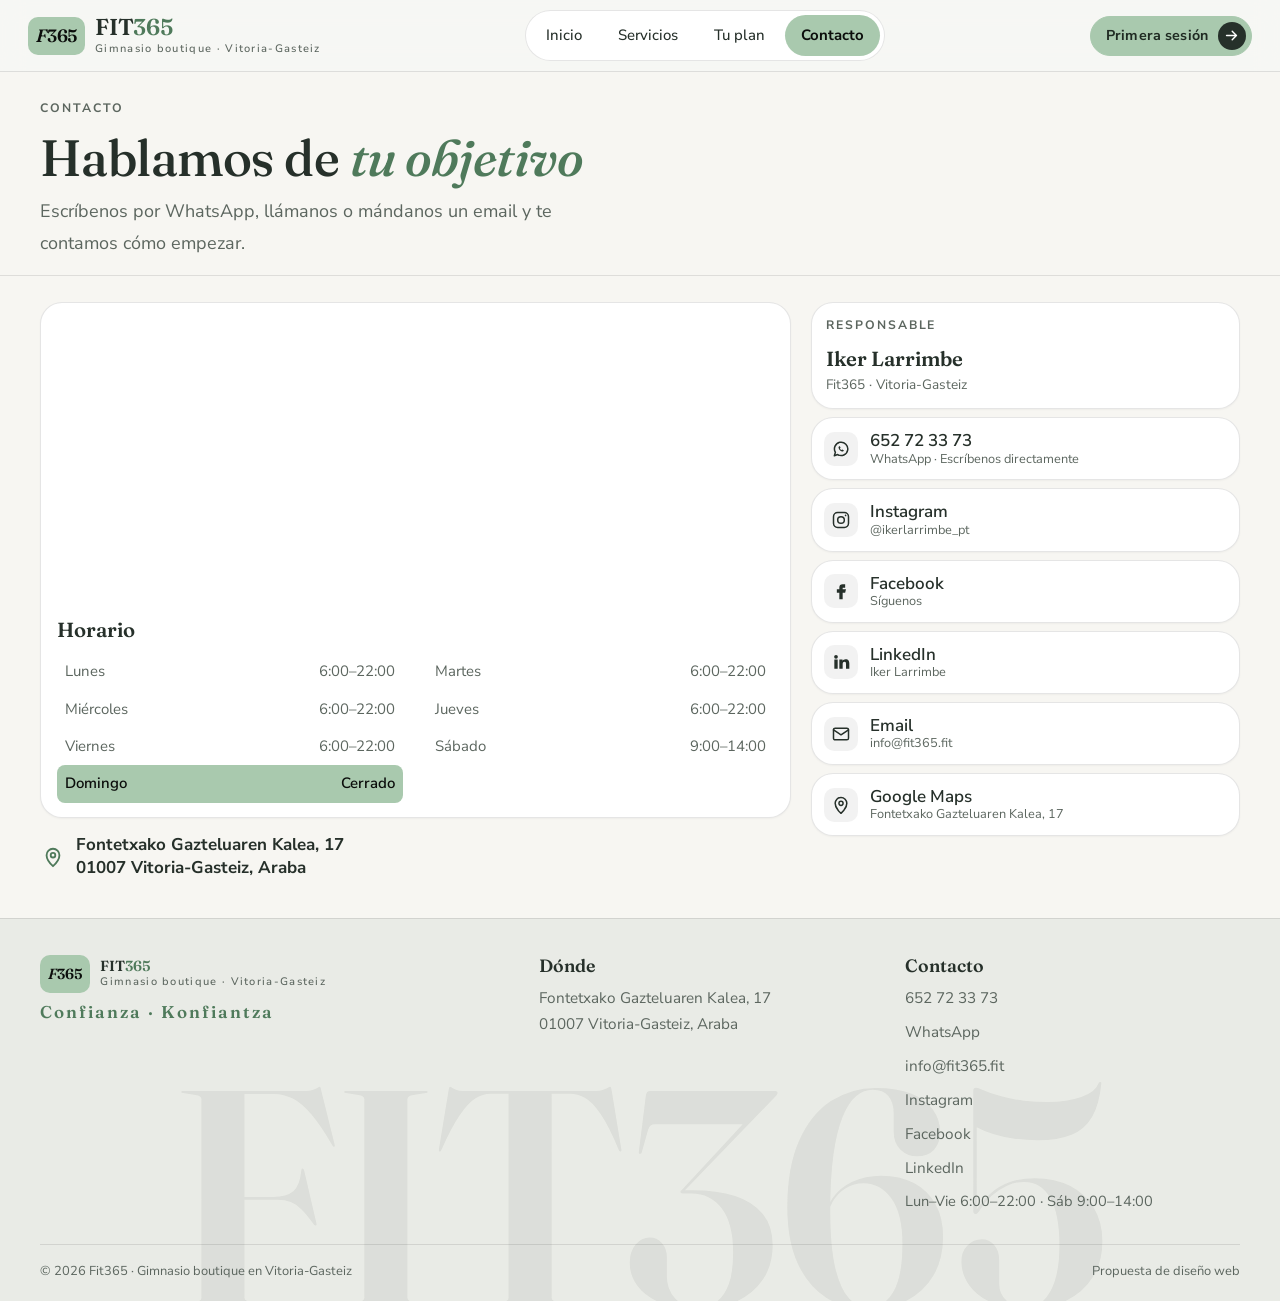
==== contacto.html @ e67ac35d "Estilo más suave y elegante (verde salvia, Fraunces + Nunito Sans) y vídeo de presentación Co-Author" ====
<!doctype html><html lang="es"><head><meta charset="utf-8"><meta name="viewport" content="width=device-width,initial-scale=1"><title>Contacto · Fit365 Vitoria-Gasteiz</title><meta name="description" content="Contacta con Fit365, entrenamiento personal en Vitoria-Gasteiz. Teléfono 652 72 33 73."><meta name="theme-color" content="#f6f7f4">
<meta property="og:title" content="Contacto · Fit365 Vitoria-Gasteiz"><meta property="og:description" content="Contacta con Fit365, entrenamiento personal en Vitoria-Gasteiz. Teléfono 652 72 33 73."><meta property="og:image" content="https://lh3.googleusercontent.com/gps-cs-s/ANWiy9Rgl69BEMUhdcktD6Nt4HMXQCIQbZH2qYu8TddxfLuH5sIW0eF5OnSw5d7pa3oJu5rOWn_GWSM52YzrSKF4fzJGzpfOVLchfN2vE9BjcZyq2rjDO-33s6JXR-wmQOBuyNCB5HM=w1200">
<link rel="icon" href="favicon.svg" type="image/svg+xml"><link rel="preconnect" href="https://fonts.googleapis.com"><link rel="preconnect" href="https://fonts.gstatic.com" crossorigin>
<link href="https://fonts.googleapis.com/css2?family=Fraunces:ital,opsz,wght@0,9..144,400..600;1,9..144,400..600&family=Nunito+Sans:wght@400;600;700&display=swap" rel="stylesheet"><link rel="stylesheet" href="styles.css?v=1792836250"></head><body>
<header class="top"><a class="brand" href="index.html"><span class="logo">F<i>365</i></span><span>FIT<em>365</em><small>Gimnasio boutique · Vitoria-Gasteiz</small></span></a>
<nav class="menu"><a href="index.html">Inicio</a><a href="servicios.html">Servicios</a><a href="plan.html">Tu plan</a><a href="contacto.html" class=on>Contacto</a></nav>
<div class="act"><a class="btn mag sm pri hcta" href="plan.html"><span class="bt">Primera sesión</span><span class="ba"><svg viewBox="0 0 24 24" aria-hidden="true"><path d="M5 12h14M13 6l6 6-6 6"/></svg></span></a><button class="burger" aria-label="Menú" aria-expanded="false"><span></span><span></span></button></div></header>
<main><section class="phd pc"><div class="wrap"><p class="kick">Contacto</p><h1>Hablamos de <span class="hl">tu objetivo</span></h1><p class="lead">Escríbenos por WhatsApp, llámanos o mándanos un email y te contamos cómo empezar.</p></div></section>
<section class="sec pc"><div class="wrap cg"><div class="mcol"><div class="mapbox"><iframe title="Mapa de Fit365" loading="lazy" src="https://maps.google.com/maps?q=Fontetxako%20Gazteluaren%20Kalea%2017%2C%2001007%20Vitoria-Gasteiz&z=16&output=embed"></iframe>
<div class="hours"><b>Horario</b><ul id="hours"><li data-d="1"><span>Lunes</span><span>6:00–22:00</span></li><li data-d="2"><span>Martes</span><span>6:00–22:00</span></li><li data-d="3"><span>Miércoles</span><span>6:00–22:00</span></li><li data-d="4"><span>Jueves</span><span>6:00–22:00</span></li><li data-d="5"><span>Viernes</span><span>6:00–22:00</span></li><li data-d="6"><span>Sábado</span><span>9:00–14:00</span></li><li data-d="0"><span>Domingo</span><span>Cerrado</span></li></ul></div></div>
<a class="addr" href="https://www.google.com/maps/search/?api=1&query=Fit365%20Fontetxako%20Gazteluaren%20Kalea%2017%20Vitoria-Gasteiz" target="_blank" rel="noopener"><svg viewBox="0 0 24 24"><path d="M12 22s7-6.5 7-12a7 7 0 0 0-14 0c0 5.5 7 12 7 12z"/><circle cx="12" cy="10" r="2.5"/></svg><span><b>Fontetxako Gazteluaren Kalea, 17</b><b>01007 Vitoria-Gasteiz, Araba</b></span></a></div>
<aside class="cards"><div class="cc"><span class="cl">Responsable</span><b>Iker Larrimbe</b><small>Fit365 · Vitoria-Gasteiz</small></div>
<a class="soc wa" href="https://wa.me/34652723373?text=Hola%2C%20me%20gustar%C3%ADa%20empezar%20a%20entrenar%20en%20Fit365" target="_blank" rel="noopener"><svg viewBox="0 0 24 24"><path d="M4 20l1.3-4A8 8 0 1 1 8 18.7z"/><path d="M9 9.5c0 3 2.5 5.5 5.5 5.5l1-1.5-2-1-1 .8a4 4 0 0 1-1.8-1.8l.8-1-1-2z" class="f"/></svg><span><b>652 72 33 73</b><small>WhatsApp · Escríbenos directamente</small></span></a>
<a class="soc ig" href="https://www.instagram.com/ikerlarrimbe_pt/" target="_blank" rel="noopener"><svg viewBox="0 0 24 24"><rect x="3" y="3" width="18" height="18" rx="5"/><circle cx="12" cy="12" r="4"/><circle cx="17.5" cy="6.5" r="1" class="f"/></svg><span><b>Instagram</b><small>@ikerlarrimbe_pt</small></span></a>
<a class="soc fb" href="https://www.facebook.com/share/1EdTz6ERNZ/" target="_blank" rel="noopener"><svg viewBox="0 0 24 24"><path class="f" d="M14 8h3V4h-3a4 4 0 0 0-4 4v2H7v4h3v8h4v-8h3l1-4h-4V8.5c0-.3.2-.5.5-.5z"/></svg><span><b>Facebook</b><small>Síguenos</small></span></a>
<a class="soc li" href="https://es.linkedin.com/in/ikerlarrimbe" target="_blank" rel="noopener"><svg viewBox="0 0 24 24"><path class="f" d="M4 9h4v11H4zM6 3.5A2.2 2.2 0 1 1 6 8a2.2 2.2 0 0 1 0-4.5zM10 9h3.8v1.6c.6-1 1.9-1.9 3.7-1.9 3.6 0 4.5 2.3 4.5 5.4V20h-4v-5.2c0-1.3 0-3-1.8-3s-2.2 1.4-2.2 2.9V20h-4z"/></svg><span><b>LinkedIn</b><small>Iker Larrimbe</small></span></a>
<a class="soc em" href="mailto:info@fit365.fit"><svg viewBox="0 0 24 24"><rect x="3" y="5" width="18" height="14" rx="2"/><path d="M3 7l9 6 9-6"/></svg><span><b>Email</b><small>info@fit365.fit</small></span></a>
<a class="soc gm" href="https://www.google.com/maps/search/?api=1&query=Fit365%20Fontetxako%20Gazteluaren%20Kalea%2017%20Vitoria-Gasteiz" target="_blank" rel="noopener"><svg viewBox="0 0 24 24"><path d="M12 22s7-6.5 7-12a7 7 0 0 0-14 0c0 5.5 7 12 7 12z"/><circle cx="12" cy="10" r="2.5"/></svg><span><b>Google Maps</b><small>Fontetxako Gazteluaren Kalea, 17</small></span></a></aside></div></section></main>
<footer><div class="wrap fg"><div><a class="brand" href="index.html"><span class="logo">F<i>365</i></span><span>FIT<em>365</em><small>Gimnasio boutique · Vitoria-Gasteiz</small></span></a><p class="motto">Confianza · Konfiantza</p></div>
<div><b>Dónde</b><a href="https://www.google.com/maps/search/?api=1&query=Fit365%20Fontetxako%20Gazteluaren%20Kalea%2017%20Vitoria-Gasteiz" target="_blank" rel="noopener">Fontetxako Gazteluaren Kalea, 17<br>01007 Vitoria-Gasteiz, Araba</a></div>
<div><b>Contacto</b><a href="tel:+34652723373">652 72 33 73</a><a href="https://wa.me/34652723373?text=Hola%2C%20me%20gustar%C3%ADa%20empezar%20a%20entrenar%20en%20Fit365" target="_blank" rel="noopener">WhatsApp</a><a href="mailto:info@fit365.fit">info@fit365.fit</a><a href="https://www.instagram.com/ikerlarrimbe_pt/" target="_blank" rel="noopener">Instagram</a><a href="https://www.facebook.com/share/1EdTz6ERNZ/" target="_blank" rel="noopener">Facebook</a><a href="https://es.linkedin.com/in/ikerlarrimbe" target="_blank" rel="noopener">LinkedIn</a><span>Lun–Vie 6:00–22:00 · Sáb 9:00–14:00</span></div></div>
<div class="wrap legal"><span>© 2026 Fit365 · Gimnasio boutique en Vitoria-Gasteiz</span><span>Propuesta de diseño web</span></div></footer>

<div class="lb" hidden><button class="lbx" aria-label="Cerrar">✕</button><img alt=""></div>
<script src="script.js?v=1792836250"></script></body></html>
---- styles.css ----
:root{--bg:#f6f7f4;--bg2:#eceee9;--card:#fff;--ink:#141714;--mut:#5f665f;--line:rgba(20,23,20,.11);--acc:#a9c9ae;--accd:#4f7a5b;--paper:#f4f6f1}
*{box-sizing:border-box;margin:0}html{scroll-behavior:smooth}
body{font-family:'Nunito Sans',system-ui,sans-serif;background:var(--bg);color:var(--ink);line-height:1.6;overflow-x:hidden;-webkit-font-smoothing:antialiased}
a{color:inherit}img{max-width:100%;display:block}
h1,h2,h3,.brand,.trust b,.num{font-family:'Fraunces',Georgia,serif;font-weight:800;text-transform:none;letter-spacing:.01em;line-height:.98}
.wrap{width:min(1200px,100% - 40px);margin:0 auto}.hl{color:var(--accd)}
.kick,.cl{font-size:.74rem;font-weight:600;letter-spacing:.14em;text-transform:none;color:var(--mut);display:flex;align-items:center;gap:10px}
.top{position:sticky;top:0;z-index:40;display:flex;justify-content:space-between;align-items:center;gap:18px;padding:10px 28px;background:rgba(246,247,244,.88);backdrop-filter:blur(12px);border-bottom:1px solid var(--line)}
.brand{display:flex;align-items:center;gap:10px;text-decoration:none;font-size:1.35rem}.brand small{display:block;font:500 .64rem 'Nunito Sans',sans-serif;letter-spacing:.12em;color:var(--mut);text-transform:none}
.logo{width:38px;height:38px;border-radius:10px;background:var(--acc);color:#0b0d0b;display:grid;place-items:center;font-size:1.15rem}
.menu{display:flex;gap:4px;background:var(--card);border:1px solid var(--line);border-radius:99px;padding:4px}.menu a{text-decoration:none;font-size:.88rem;font-weight:500;padding:8px 16px;border-radius:99px;transition:background .25s,color .25s}.menu a:hover{background:rgba(0,0,0,.05)}.menu a.on{background:var(--acc);color:#0b0d0b}
.act{display:flex;align-items:center;gap:12px}
.btn{position:relative;display:inline-flex;align-items:center;gap:14px;text-decoration:none;font:600 .9rem 'Nunito Sans',sans-serif;padding:6px 6px 6px 18px;border-radius:99px;border:1px solid var(--ink);background:var(--ink);color:#fff;cursor:pointer;overflow:hidden;isolation:isolate;transition:transform .35s cubic-bezier(.2,.8,.2,1),color .35s}
.btn:before{content:"";position:absolute;inset:0;background:var(--acc);transform:translateY(101%);border-radius:inherit;transition:transform .45s cubic-bezier(.7,0,.2,1);z-index:-1}.btn:hover:before{transform:none}.btn:hover{color:#0b0d0b}
.ba{width:34px;height:34px;border-radius:50%;background:#fff;color:#141714;display:grid;place-items:center;overflow:hidden;flex:none}.ba svg{width:17px;fill:none;stroke:currentColor;stroke-width:2;stroke-linecap:round;stroke-linejoin:round}
.btn:hover .ba svg{animation:arr .5s cubic-bezier(.7,0,.2,1)}@keyframes arr{49%{transform:translateX(140%)}50%{transform:translateX(-140%)}100%{transform:none}}
.btn.pri{background:var(--acc);border-color:var(--acc);color:#0b0d0b}.btn.pri:hover{color:#fff}.btn.pri .ba{background:#141714;color:#fff}.btn.pri:before{background:var(--ink)}
.btn.ghost{background:transparent;color:var(--ink);border-color:rgba(0,0,0,.25)}.btn.ghost:hover{color:#0b0d0b;border-color:var(--acc)}.btn.ghost .ba{background:var(--ink);color:#fff}
.btn.sm{font-size:.84rem;padding:5px 5px 5px 15px;gap:10px}.btn.sm .ba{width:28px;height:28px}.btn.full{width:100%;justify-content:space-between}.btn:active{transform:scale(.97)}.btn:focus-visible{outline:2px solid var(--acc);outline-offset:3px}
.btns{display:flex;flex-wrap:wrap;gap:12px;margin:24px 0 0}
.burger{display:none;background:none;border:0;width:42px;height:42px;cursor:pointer}.burger span{display:block;height:2px;background:var(--ink);margin:7px 9px}
/* hero */
.hero{padding:30px 0 40px;position:relative;overflow:hidden}.hero:before{content:"";position:absolute;right:-10%;top:-20%;width:60%;height:120%;background:radial-gradient(circle,rgba(122,160,128,.14),transparent 60%);pointer-events:none}
.hg{display:grid;grid-template-columns:1.05fr .95fr;gap:44px;align-items:center;position:relative}
.live{display:inline-flex;align-items:center;gap:8px;background:var(--card);border:1px solid var(--line);padding:6px 12px;border-radius:99px;color:var(--ink)}.live:before{content:"";width:8px;height:8px;border-radius:50%;background:var(--c,#a9c9ae);animation:ping 1.4s infinite}@keyframes ping{50%{opacity:.35;transform:scale(.7)}}
.hero h1{font-size:clamp(2.8rem,6vw,5rem);margin:14px 0 14px}
.rot{display:inline-grid;color:var(--accd)}.rot .w{grid-area:1/1;opacity:0;transform:translateY(40%);transition:opacity .5s,transform .5s cubic-bezier(.2,.8,.2,1)}.rot .w.on{opacity:1;transform:none}.rot .w.out{opacity:0;transform:translateY(-40%)}
.lead{font-size:1rem;color:var(--mut);max-width:560px}
.trust{list-style:none;padding:0;display:grid;grid-template-columns:repeat(4,1fr);margin-top:22px;border-top:1px solid var(--line)}.trust li{padding:12px 12px 0 0}.trust b{display:block;font-size:1.7rem;color:var(--ink)}.trust span{font-size:.78rem;color:var(--mut)}
.frame{position:relative;border-radius:22px;overflow:hidden;border:1px solid var(--line);box-shadow:0 40px 80px -30px rgba(80,120,90,.25)}.hero-img{width:100%;aspect-ratio:16/11;object-fit:cover;transform:scale(1.06);animation:zm 10s ease-out forwards}@keyframes zm{to{transform:none}}
.badge{position:absolute;left:16px;bottom:16px;background:rgba(255,255,255,.92);backdrop-filter:blur(8px);border:1px solid var(--line);border-radius:14px;padding:10px 14px;color:var(--accd);font-size:.85rem;display:grid}.badge b{font:600 1.6rem 'Fraunces',Georgia,serif;color:var(--ink);line-height:1}.badge small{color:var(--mut);font-size:.72rem}
/* secciones */
.sec{padding:42px 0}.sec.dark{background:var(--bg2);border-block:1px solid var(--line)}.sec.soft{background:#fff}
.sh{display:flex;flex-direction:column;gap:8px;margin-bottom:22px;max-width:760px}.sh.row{flex-direction:row;justify-content:space-between;align-items:flex-end;max-width:none;flex-wrap:wrap;gap:12px}
h2{font-size:clamp(2rem,4vw,3.1rem)}
.sgrid{display:grid;grid-template-columns:repeat(4,1fr);gap:12px}
.scard{background:var(--card);border:1px solid var(--line);border-radius:18px;padding:20px;display:flex;flex-direction:column;gap:8px;position:relative;overflow:hidden;transition:transform .35s,border-color .35s}
.scard:after{content:"";position:absolute;left:0;bottom:0;height:3px;width:100%;background:var(--acc);transform:scaleX(0);transform-origin:left;transition:transform .5s cubic-bezier(.7,0,.2,1)}.scard:hover{transform:translateY(-4px);border-color:rgba(122,160,128,.4)}.scard:hover:after{transform:none}
.num{color:var(--accd);font-size:.95rem;letter-spacing:.06em}.scard h3{font-size:1.5rem}.scard p{color:var(--mut);font-size:.88rem}
/* plan */
.qg{display:grid;grid-template-columns:.9fr 1.1fr;gap:44px;align-items:center}.qg h2{margin:10px 0 12px}
.calc{background:var(--card);border:1px solid var(--line);border-radius:22px;padding:20px;display:grid;gap:14px}
.cl{justify-content:space-between;margin-bottom:8px}.cl b{color:var(--ink);font:600 1.15rem 'Fraunces',Georgia,serif;letter-spacing:.02em}
.opts{display:flex;flex-wrap:wrap;gap:6px}.opt{font:500 .84rem 'Nunito Sans',sans-serif;padding:8px 14px;border-radius:99px;border:1px solid var(--line);background:transparent;color:var(--ink);cursor:pointer;transition:.25s}.opt:hover{border-color:rgba(0,0,0,.35)}.opt.on{background:var(--acc);color:#0b0d0b;border-color:var(--acc)}
input[type=range]{width:100%;-webkit-appearance:none;appearance:none;height:6px;border-radius:99px;background:linear-gradient(90deg,var(--acc) var(--p,50%),rgba(0,0,0,.1) var(--p,50%));outline:none}
input[type=range]::-webkit-slider-thumb{-webkit-appearance:none;width:22px;height:22px;border-radius:50%;background:#fff;border:5px solid var(--acc);cursor:grab}input[type=range]::-moz-range-thumb{width:14px;height:14px;border-radius:50%;background:#0b0d0b;border:5px solid var(--acc)}
.week{display:grid;grid-template-columns:repeat(6,1fr);gap:6px}.day{background:#0f120f;border:1px solid var(--line);border-radius:12px;padding:8px 6px;text-align:center;min-height:86px;display:flex;flex-direction:column;gap:4px;transition:border-color .3s,background .3s}
.day small{font-size:.7rem;color:var(--mut);font-weight:600;letter-spacing:.08em}.day b{font:600 .95rem 'Fraunces',Georgia,serif;text-transform:none;line-height:1.05}.day i{font-style:normal;font-size:.68rem;color:var(--mut)}
.day.act{border-color:var(--acc);background:rgba(122,160,128,.07)}.day.act b{color:var(--accd)}.day.new{animation:pop .4s}@keyframes pop{0%{transform:scale(.9);opacity:.4}}
/* galería */
.gal{display:grid;grid-template-columns:1.4fr 1fr 1fr;gap:10px}.g{position:relative;border:0;padding:0;border-radius:18px;overflow:hidden;cursor:zoom-in;background:#000;aspect-ratio:4/5}.g1{aspect-ratio:auto}
.g img{width:100%;height:100%;object-fit:cover;transition:transform .8s,opacity .4s}.g:hover img{transform:scale(1.06);opacity:.8}
.g span{position:absolute;left:12px;bottom:12px;font:600 1.1rem 'Fraunces',Georgia,serif;text-transform:none;color:#fff;background:rgba(11,13,11,.6);padding:4px 10px;border-radius:8px}
.lb{position:fixed;inset:0;z-index:70;background:rgba(0,0,0,.94);display:grid;place-items:center;padding:20px}.lb[hidden]{display:none}.lb img{max-height:88vh;border-radius:12px}.lbx{position:absolute;top:14px;right:20px;background:none;border:0;color:#fff;font-size:1.8rem;cursor:pointer}
/* pasos */
.steps{list-style:none;padding:0;display:grid;grid-template-columns:repeat(4,1fr);gap:24px;counter-reset:s}.steps li{counter-increment:s;padding-top:22px;position:relative}.steps li:before{content:"0" counter(s);font:600 .95rem 'Fraunces',Georgia,serif;color:var(--accd);position:absolute;top:0}
.steps b{font:600 1.3rem 'Fraunces',Georgia,serif;text-transform:none;display:block;margin-bottom:4px}.steps p{color:var(--mut);font-size:.88rem}
.prog{height:2px;background:var(--line);margin-top:18px;border-radius:2px;overflow:hidden}.prog i{display:block;height:100%;background:var(--acc);transform:scaleX(var(--pp,0));transform-origin:left}
/* opiniones */
.rev{display:grid;grid-template-columns:repeat(3,1fr);gap:12px}blockquote{background:var(--card);border:1px solid var(--line);border-radius:18px;padding:18px;display:flex;flex-direction:column;justify-content:space-between;gap:12px;transition:transform .4s,border-color .4s}
blockquote:hover{transform:translateY(-4px);border-color:rgba(122,160,128,.4)}blockquote:before{content:"★★★★★";color:var(--accd);letter-spacing:3px;font-size:.85rem}blockquote p{font-size:.95rem}cite{font-style:normal;font-size:.8rem;color:var(--mut)}cite b{color:var(--ink)}
.lnk{color:var(--accd);font-weight:600;text-decoration:none}
/* faq */
.fq{display:grid;grid-template-columns:.8fr 1.2fr;gap:44px}.faq{border-top:1px solid var(--line)}details{border-bottom:1px solid var(--line)}
summary{list-style:none;cursor:pointer;display:flex;justify-content:space-between;align-items:center;gap:20px;padding:12px 0;font-weight:600}summary::-webkit-details-marker{display:none}
.pm{width:26px;height:26px;border-radius:50%;border:1px solid var(--line);position:relative;flex:none;transition:transform .35s,background .3s}.pm:before,.pm:after{content:"";position:absolute;left:50%;top:50%;width:10px;height:2px;background:var(--ink);transform:translate(-50%,-50%)}.pm:after{transform:translate(-50%,-50%) rotate(90deg);transition:transform .35s}
details[open] .pm{background:var(--acc);border-color:var(--acc);transform:rotate(180deg)}details[open] .pm:before,details[open] .pm:after{background:#0b0d0b}details[open] .pm:after{transform:translate(-50%,-50%)}details p{color:var(--mut);padding:0 40px 14px 0;font-size:.92rem}
.cta{background:var(--acc);color:#0b0d0b;padding:34px 0}.ci{display:flex;justify-content:space-between;align-items:center;gap:24px;flex-wrap:wrap}.ci h2{font-size:clamp(1.9rem,4vw,3rem)}.ci .btns{margin:0}
.cta .btn.pri{background:#0b0d0b;border-color:#0b0d0b;color:#fff}.cta .btn.pri .ba{background:var(--acc);color:#0b0d0b}.cta .btn.pri:before{background:#fff}.cta .btn.pri:hover{color:#0b0d0b}.cta .btn.ghost{color:#0b0d0b;border-color:rgba(0,0,0,.4)}.cta .btn.ghost .ba{background:#0b0d0b;color:var(--acc)}.cta .btn.ghost:before{background:#0b0d0b}.cta .btn.ghost:hover{color:var(--acc)}
/* contacto */
.phd{padding:38px 0 24px;border-bottom:1px solid var(--line)}.phd h1{font-size:clamp(2.4rem,5vw,3.8rem);margin:10px 0 10px}.phd.pc{padding:26px 0 16px}.phd.pc h1{font-size:clamp(2rem,4vw,3rem)}
.sec.pc{padding:26px 0 34px}.cg{display:grid;grid-template-columns:1.4fr .8fr;gap:20px;align-items:start}
.mapbox{background:var(--card);border:1px solid var(--line);border-radius:18px;overflow:hidden}.mapbox iframe{width:100%;height:300px;border:0;display:block}
.hours{padding:14px 16px}.hours b{font:600 1.2rem 'Fraunces',Georgia,serif;text-transform:none}.hours ul{list-style:none;padding:0;margin-top:6px;display:grid;grid-template-columns:1fr 1fr;gap:0 24px}.hours li{display:flex;justify-content:space-between;padding:6px 8px;border-radius:8px;font-size:.88rem;color:var(--mut)}.hours li.today{background:var(--acc);color:#0b0d0b;font-weight:600}
.cards{display:grid;gap:8px}
.soc{position:relative;overflow:hidden;isolation:isolate;display:flex;align-items:center;gap:12px;padding:12px;border-radius:14px;border:1px solid var(--line);background:var(--card);text-decoration:none;transition:color .35s,border-color .35s,transform .3s}
.soc:before{content:"";position:absolute;inset:0;z-index:-1;transform:translateY(101%);transition:transform .45s cubic-bezier(.7,0,.2,1)}.soc.wa:before{background:#25d366}.soc.tl:before{background:var(--acc)}.soc.gm:before{background:linear-gradient(90deg,#4285f4,#34a853 40%,#fbbc05 70%,#ea4335)}
.soc:hover{color:#0b0d0b;border-color:transparent;transform:translateY(-3px)}.soc.gm:hover{color:#fff}.soc:hover:before{transform:none}
.soc svg{width:34px;height:34px;flex:none;padding:7px;border-radius:10px;background:rgba(0,0,0,.05);fill:none;stroke:currentColor;stroke-width:1.8;stroke-linecap:round;stroke-linejoin:round;transition:background .35s,transform .45s}.soc .f{fill:currentColor;stroke:none}.soc:hover svg{background:rgba(255,255,255,.25);transform:rotate(-10deg)}
.soc span{display:grid;line-height:1.25}.soc b{font-weight:600}.soc small{font-size:.75rem;color:var(--mut);transition:color .35s}.soc:hover small{color:inherit;opacity:.8}
.cc{background:var(--card);border:1px solid var(--line);border-radius:14px;padding:12px 14px;display:grid;gap:2px}.cc b{font:600 1.2rem 'Fraunces',Georgia,serif;text-transform:none}.cc small{color:var(--mut);font-size:.8rem}.urgc{background:var(--acc);color:#0b0d0b;border-color:var(--acc)}.urgc .cl,.urgc small{color:#1d3a10}
footer{background:#e9ebe6;border-top:1px solid var(--line);padding:36px 0 18px;color:var(--mut)}.fg{display:grid;grid-template-columns:1.4fr 1fr 1fr;gap:30px}.fg>div{display:flex;flex-direction:column;gap:8px}.fg .brand{color:var(--ink)}.motto{font:600 1rem 'Fraunces',Georgia,serif;letter-spacing:.12em;color:var(--accd);text-transform:none}.fg b{color:var(--ink);font:600 1.05rem 'Fraunces',Georgia,serif;text-transform:none}.fg a{text-decoration:none;font-size:.9rem}.fg a:hover{color:var(--accd)}.fg span{font-size:.86rem}
.legal{display:flex;justify-content:space-between;flex-wrap:wrap;gap:10px;border-top:1px solid var(--line);margin-top:30px;padding-top:16px;font-size:.76rem}
.hg>*,.qg>*,.fq>*,.cg>*{min-width:0}
.mbar{display:none}
.reveal{opacity:0;transform:translateY(26px);transition:opacity .8s cubic-bezier(.2,.7,.2,1),transform .8s cubic-bezier(.2,.7,.2,1)}.reveal.in{opacity:1;transform:none}
@media(max-width:1020px){.menu{display:none;position:absolute;top:100%;left:16px;right:16px;flex-direction:column;border-radius:16px;padding:8px}.menu.open{display:flex}.burger{display:block}.hcta{display:none}
.hg,.qg,.fq,.cg{grid-template-columns:1fr}.sgrid{grid-template-columns:1fr 1fr}.steps{grid-template-columns:1fr 1fr}.rev{grid-template-columns:1fr 1fr}.gal{grid-template-columns:1fr 1fr}.g1{grid-column:1/-1;aspect-ratio:16/10}}
@media(max-width:600px){.top{padding:10px 16px}.sgrid,.steps,.rev,.fg{grid-template-columns:1fr}.trust{grid-template-columns:1fr 1fr}.sec{padding:34px 0}.hero{padding:20px 0 30px}.btns .btn{flex:1 1 100%;justify-content:space-between}.week{grid-template-columns:repeat(3,1fr)}.hours ul{grid-template-columns:1fr}
.mbar{display:grid;grid-template-columns:repeat(3,1fr);position:fixed;left:10px;right:10px;bottom:10px;z-index:50;background:#fff;border:1px solid var(--line);border-radius:18px;padding:6px;box-shadow:0 20px 40px rgba(0,0,0,.15)}.mbar a{display:flex;flex-direction:column;align-items:center;gap:2px;color:var(--ink);text-decoration:none;font-size:.72rem;font-weight:600;padding:8px 0;border-radius:12px}.mbar a.hi{background:var(--acc);color:#0b0d0b}.mbar svg{width:20px;height:20px;fill:none;stroke:currentColor;stroke-width:1.8;stroke-linecap:round;stroke-linejoin:round}footer{padding-bottom:100px}}
@media(prefers-reduced-motion:reduce){*,*:before,*:after{animation:none!important;transition:none!important}.reveal{opacity:1;transform:none}}
.logo{width:auto;min-width:38px;padding:0 8px;font-size:1.05rem}.logo i{font-style:normal}.brand em{font-style:normal;color:var(--accd)}
.gopts{display:grid;grid-template-columns:1fr 1fr;gap:10px}.gcard{background:var(--card);border:1px solid var(--line);border-radius:18px;padding:18px;text-decoration:none;display:grid;gap:4px;position:relative;overflow:hidden;isolation:isolate;transition:color .35s,transform .3s}
.gcard:before{content:"";position:absolute;inset:0;background:var(--acc);transform:translateY(101%);transition:transform .45s cubic-bezier(.7,0,.2,1);z-index:-1}.gcard:hover{color:#0b0d0b;transform:translateY(-3px)}.gcard:hover:before{transform:none}
.gcard b{font:600 1.35rem 'Fraunces',Georgia,serif;text-transform:none;line-height:1.05}.gcard span{font-size:.84rem;color:var(--mut);transition:color .35s}.gcard:hover span{color:#1d3a10}
.det{display:grid;gap:26px}.drow{display:grid;grid-template-columns:1fr 1fr;gap:36px;align-items:center}.drow.flip .dimg{order:2}.dimg{border-radius:20px;overflow:hidden;aspect-ratio:16/11;border:1px solid var(--line)}.dimg img{width:100%;height:100%;object-fit:cover;transition:transform .8s}.drow:hover .dimg img{transform:scale(1.05)}
.dtx h2{margin:6px 0 10px;font-size:clamp(1.7rem,3.2vw,2.5rem)}.chk{list-style:none;padding:0;margin:14px 0 18px;display:grid;gap:6px}.chk li{display:flex;gap:10px;align-items:center;font-size:.92rem}.chk li:before{content:"";width:18px;height:18px;border-radius:50%;flex:none;background:var(--acc) url("data:image/svg+xml,%3Csvg xmlns='http://www.w3.org/2000/svg' viewBox='0 0 24 24' fill='none' stroke='%230b0d0b' stroke-width='3.5'%3E%3Cpath d='M5 12l5 5 9-10'/%3E%3C/svg%3E") center/11px no-repeat}
.hgrid{display:grid;grid-template-columns:repeat(3,1fr);gap:12px}.hgrid .cc{padding:18px}.hgrid .cc b{font-size:1.9rem}
.pg{display:grid;grid-template-columns:1fr 1fr;gap:18px;align-items:start}.pg>*{min-width:0}.stp{font:600 1.3rem 'Fraunces',Georgia,serif;text-transform:none;color:var(--accd)}
.fs{display:grid;grid-template-columns:1fr 1fr;gap:8px}.fl{position:relative}.fl.full{grid-column:1/-1}
.fl input,.fl textarea{width:100%;font:inherit;font-size:.92rem;color:var(--ink);padding:18px 12px 6px;border:1px solid var(--line);border-radius:10px;background:var(--bg);transition:border-color .25s,box-shadow .25s;resize:vertical}
.fl input:focus,.fl textarea:focus{outline:none;border-color:var(--acc);box-shadow:0 0 0 4px rgba(122,160,128,.12)}
.fl label{position:absolute;left:13px;top:13px;color:var(--mut);font-size:.88rem;pointer-events:none;transition:.2s}
.fl input:focus+label,.fl input:not(:placeholder-shown)+label,.fl textarea:focus+label,.fl textarea:not(:placeholder-shown)+label{top:4px;font-size:.66rem;color:var(--accd)}
.fl.err input{border-color:#ff6b4a}.note{color:var(--mut);font-size:.76rem;text-align:center}
.cc.lk{text-decoration:none;transition:transform .3s}.cc.lk:hover{transform:translateY(-3px)}
@media(max-width:1020px){.pg,.drow{grid-template-columns:1fr}.drow.flip .dimg{order:0}}
@media(max-width:600px){.hgrid,.fs{grid-template-columns:1fr}.gopts{grid-template-columns:1fr 1fr}.gcard{padding:14px}}
.logo{white-space:nowrap}.calc{grid-template-columns:minmax(0,1fr)}.day b{font-size:.86rem;overflow-wrap:anywhere;hyphens:auto}
.logo{grid-auto-flow:column}.week{grid-template-columns:repeat(3,1fr)}.day{min-height:74px}.day b{overflow-wrap:normal;font-size:.95rem}
.day b{overflow-wrap:break-word}@media(max-width:600px){.day{padding:8px 4px}.day b{font-size:.8rem}.calc{padding:16px}}
@media(max-width:600px){.day b{font-size:.74rem;letter-spacing:0}}


.soc.ig:before{background:linear-gradient(45deg,#feda75,#fa7e1e,#d62976,#962fbf,#4f5bd5)}.soc.ig:hover,.soc.em:hover{color:#fff}.soc.em:before{background:#141714}
.scard,blockquote,.calc,.gcard,.soc,.cc,.mapbox{box-shadow:0 1px 2px rgba(0,0,0,.04)}
.days{display:grid;grid-template-columns:repeat(6,1fr);gap:6px}.days .opt{padding:10px 0;font-weight:600;border-radius:12px}
.pg{grid-template-columns:1.35fr .65fr}.pinfo{display:grid;gap:10px;position:sticky;top:84px}
@media(max-width:1020px){.pg{grid-template-columns:1fr}.pinfo{position:static}}
@media(max-width:600px){.days{grid-template-columns:repeat(3,1fr)}}
.cstep.bad .cl{color:#e5482a}.cstep.bad .days .opt{border-color:#e5482a}.fl.err input{border-color:#e5482a}
#dc{font:500 .72rem 'Nunito Sans',sans-serif;letter-spacing:.06em;color:var(--mut)}
.mcol{display:grid;gap:12px;min-width:0}.addr{display:flex;align-items:center;gap:12px;text-decoration:none;padding:4px 2px}.addr svg{width:22px;height:22px;flex:none;fill:none;stroke:var(--accd);stroke-width:2;stroke-linecap:round;stroke-linejoin:round}.addr span{display:grid;line-height:1.35}.addr b{font-weight:700;font-size:1rem}.addr:hover b{color:var(--accd)}
.tabs{display:grid;grid-template-columns:repeat(6,1fr);gap:6px;margin-bottom:12px}.tab{font:inherit;color:var(--ink);background:var(--card);border:1px solid var(--line);border-radius:14px;padding:10px 4px;cursor:pointer;display:grid;gap:0;transition:background .25s,border-color .25s,transform .2s}.tab b{font:600 1.25rem 'Fraunces',Georgia,serif;text-transform:none}.tab small{font-size:.72rem;color:var(--mut)}.tab:hover{border-color:rgba(0,0,0,.3)}.tab.on{background:var(--ink);color:#fff;border-color:var(--ink)}.tab.on small{color:#cfd5cf}.tab.td b:after{content:" · hoy";font-size:.8rem;color:var(--accd)}.tab.on.td b:after{color:var(--acc)}
.slots{display:grid;grid-template-columns:repeat(4,1fr);gap:8px}.slot{background:var(--card);border:1px solid var(--line);border-radius:14px;padding:12px 14px;display:flex;justify-content:space-between;align-items:center;gap:10px;text-decoration:none;position:relative;overflow:hidden;isolation:isolate;transition:color .3s,transform .25s;animation:pop .35s both}
.slot:before{content:"";position:absolute;inset:0;background:var(--acc);transform:translateY(101%);transition:transform .4s cubic-bezier(.7,0,.2,1);z-index:-1}.slot:hover{transform:translateY(-2px)}.slot:hover:before{transform:none}
.slot b{font:600 1.3rem 'Fraunces',Georgia,serif}.slot span{display:grid;line-height:1.2}.slot small{font-size:.74rem;color:var(--mut)}.slot em{font-style:normal;font-size:.72rem;font-weight:600;padding:4px 9px;border-radius:99px;background:var(--bg);white-space:nowrap}
.slot.now{border-color:var(--acc);box-shadow:0 0 0 3px rgba(122,160,128,.35)}.slot.now em{background:var(--acc)}.slot.past{opacity:.45}
.leg{display:flex;gap:18px;flex-wrap:wrap;margin-top:12px;font-size:.78rem;color:var(--mut)}.leg span{display:flex;align-items:center;gap:6px}.leg i{width:10px;height:10px;border-radius:50%}.l1{background:var(--acc)}.l2{background:#fff;border:1px solid var(--line)}.l3{background:#cfd3cc}
.tgrid{display:grid;grid-template-columns:repeat(3,1fr);gap:12px;align-items:stretch}.tcard{background:var(--card);border:1px solid var(--line);border-radius:20px;padding:22px;display:flex;flex-direction:column;gap:8px;position:relative;transition:transform .35s}.tcard:hover{transform:translateY(-4px)}.tcard h3{font-size:2.2rem}.tcard p{color:var(--mut);font-size:.9rem}.tcard .chk{margin:6px 0 14px;flex:1}
.tcard.hot{background:var(--ink);color:#fff;border-color:var(--ink)}.tcard.hot p,.tcard.hot .cl{color:#cfd5cf}.tag{position:absolute;top:18px;right:18px;background:var(--acc);color:#0b0d0b;font-size:.7rem;font-weight:700;padding:4px 10px;border-radius:99px}
@media(max-width:1020px){.slots{grid-template-columns:repeat(3,1fr)}.tgrid{grid-template-columns:1fr}}
@media(max-width:600px){.tabs{grid-template-columns:repeat(3,1fr)}.slots{grid-template-columns:1fr 1fr}.slot{padding:10px}.slot em{display:none}}
.dsec{padding:28px 0}.det{grid-template-columns:repeat(3,1fr);gap:12px}.drow{grid-template-columns:110px 1fr;gap:14px;align-items:start;background:var(--card);border:1px solid var(--line);border-radius:16px;padding:12px}.drow.flip .dimg{order:0}
.drow .dimg{aspect-ratio:1;border-radius:12px}.drow .dtx h2{font-size:1.35rem;margin:2px 0 4px}.drow .lead{font-size:.82rem;line-height:1.45}.drow .chk{margin:8px 0 10px;gap:3px}.drow .chk li{font-size:.8rem}.drow .chk li:before{width:14px;height:14px;background-size:9px}.drow .num{font-size:.8rem}
@media(max-width:1020px){.det{grid-template-columns:1fr}.drow{grid-template-columns:96px 1fr}}
@media(min-width:1021px){.dsec{padding:34px 0}.drow{grid-template-columns:1fr;padding:12px 12px 16px}.drow .dimg{aspect-ratio:16/9}.drow .dtx{padding:0 6px}}
/* detalle servicios compacto v3 */
.dsec{padding:22px 0}.det{gap:10px}.drow,.drow.flip{grid-template-columns:64px 1fr!important;gap:12px;padding:12px!important;border-radius:14px;align-items:start}
.drow .dimg{aspect-ratio:1!important;border-radius:10px}.drow .dtx{padding:0!important}.drow .num{font-size:.7rem}.drow .dtx h2{font-size:1.05rem;margin:0 0 3px}
.drow .lead{font-size:.76rem;line-height:1.4;margin:0}.drow .chk{display:flex;flex-wrap:wrap;gap:4px;margin:6px 0 8px}.drow .chk li{font-size:.68rem;padding:2px 8px;border-radius:99px;background:var(--bg);gap:0}.drow .chk li:before{display:none}
.drow .btn.sm{font-size:.74rem;padding:3px 3px 3px 12px;gap:8px}.drow .btn.sm .ba{width:22px;height:22px}.drow .btn.sm .ba svg{width:13px}
@media(max-width:600px){.drow .chk{display:none}.drow .lead{margin-bottom:8px}.drow,.drow.flip{grid-template-columns:52px 1fr!important}}
/* v4 un poco mayor */
.dsec{padding:30px 0}.det{gap:12px}.drow,.drow.flip{grid-template-columns:96px 1fr!important;gap:16px;padding:16px!important;border-radius:16px}.drow .dimg{border-radius:12px}
.drow .num{font-size:.8rem}.drow .dtx h2{font-size:1.4rem;margin:2px 0 5px}.drow .lead{font-size:.86rem;line-height:1.45}.drow .chk{gap:5px;margin:8px 0 12px}.drow .chk li{font-size:.74rem;padding:3px 10px}
.drow .btn.sm{font-size:.82rem;padding:4px 4px 4px 14px;gap:10px}.drow .btn.sm .ba{width:26px;height:26px}.drow .btn.sm .ba svg{width:15px}
@media(max-width:600px){.drow .chk{display:flex}.drow,.drow.flip{grid-template-columns:72px 1fr!important;padding:14px!important}.drow .dtx h2{font-size:1.25rem}}
@media(max-width:600px){.drow .chk{display:none}.drow .lead{margin-bottom:10px}}
.pcat{background:var(--card);border:1px solid var(--line);border-radius:18px;padding:6px 20px 8px;margin-bottom:12px}.pcat h3{font-size:1.25rem;color:var(--accd);padding:14px 0 6px}
.plist{list-style:none;padding:0}.plist li{display:flex;align-items:center;gap:14px;padding:12px 0;border-top:1px solid var(--line)}.plist li:first-child{border-top:0}
.pn{display:grid;line-height:1.3}.pn b{font-weight:600;font-size:.98rem}.pn small{color:var(--mut);font-size:.8rem}
.plist i{flex:1;border-bottom:2px dotted rgba(0,0,0,.15);transform:translateY(4px);min-width:20px}
.pp{font:600 1.3rem 'Fraunces',Georgia,serif;white-space:nowrap}
.pp.ask{font:600 .8rem 'Nunito Sans',sans-serif;text-decoration:none;padding:7px 14px;border-radius:99px;border:1px solid var(--line);position:relative;overflow:hidden;isolation:isolate;transition:color .3s,border-color .3s}
.pp.ask:before{content:"";position:absolute;inset:0;background:var(--acc);transform:translateY(101%);transition:transform .4s cubic-bezier(.7,0,.2,1);z-index:-1}.pp.ask:hover{border-color:var(--acc)}.pp.ask:hover:before{transform:none}
@media(min-width:1021px){#precios .wrap>div:not(.sh){}#precios .wrap{display:grid;grid-template-columns:repeat(3,1fr);gap:12px}#precios .sh{grid-column:1/-1}.pcat{margin:0}}
@media(max-width:600px){.pcat{padding:4px 14px 6px}.plist i{display:none}.plist li{justify-content:space-between}}
.pp{flex:none}
.soc.fb:before{background:#1877f2}.soc.li:before{background:#0a66c2}.soc.fb:hover,.soc.li:hover{color:#fff}
footer{position:relative;overflow:hidden;isolation:isolate}
footer:after{content:"FIT365";position:absolute;left:50%;bottom:-.16em;transform:translateX(-50%);font:600 clamp(7rem,24vw,22rem)/1 'Fraunces',Georgia,serif;letter-spacing:-.01em;color:rgba(20,23,20,.06);white-space:nowrap;pointer-events:none;z-index:-1}
@media(max-width:600px){footer:after{bottom:96px;font-size:27vw}}
@media(max-width:600px){footer{padding-bottom:24px}footer:after{bottom:20px}}

/* ---- estilo suave y elegante ---- */
html{font-size:17px}body{line-height:1.7;color:var(--ink)}
:root{--ink:#26302a;--mut:#5c665f;--bg:#f7f6f2;--bg2:#eef0eb}
h1,h2,h3,.brand,.trust b,.num{font-weight:500;letter-spacing:-.01em;line-height:1.12}
.hero h1{font-size:clamp(2.4rem,4.6vw,4rem);font-weight:500}h2{font-size:clamp(1.8rem,3.2vw,2.6rem)}.hl{font-style:italic;font-weight:500}
.kick,.cl{text-transform:uppercase;letter-spacing:.16em;font-weight:700;font-size:.72rem}
.lead{font-size:1.06rem;line-height:1.75}
.btn{font-weight:700;letter-spacing:.01em}.btn.pri{color:#1f2a22}.btn.pri .ba{background:#26302a}
.scard,.calc,blockquote,.gcard,.pcat,.drow,.cc,.soc,.mapbox{border-radius:22px}
.logo{font-family:'Fraunces',Georgia,serif;font-weight:600;font-style:italic}.brand{font-weight:600}
.trust b{font-weight:500}.day b,.slot b,.tab b{font-weight:600}
.reveal{transform:translateY(14px);transition-duration:1s}
.rot .w{transform:translateY(20%)}.rot .w.out{transform:translateY(-20%)}
.hero:before{background:radial-gradient(circle,rgba(169,201,174,.35),transparent 60%)}
.menu a.on,.opt.on,.tab.on{font-weight:700}
.tcard h3,.pcat h3{font-weight:500}
.cta h2{font-weight:500}
.fg b{font-weight:600}
/* vídeo */
.vsec{padding:10px 0 42px}.vbox{position:relative;border-radius:26px;overflow:hidden;aspect-ratio:16/9;background:#1d2420 center/cover no-repeat;box-shadow:0 30px 60px -30px rgba(40,60,45,.45);cursor:pointer;border:0;width:100%;display:block;padding:0}
.vbox:before{content:"";position:absolute;inset:0;background:linear-gradient(180deg,rgba(0,0,0,0) 45%,rgba(20,28,22,.55))}
.vplay{position:absolute;left:50%;top:50%;transform:translate(-50%,-50%);width:86px;height:86px;border-radius:50%;background:rgba(255,255,255,.92);display:grid;place-items:center;transition:transform .4s,background .3s}.vplay svg{width:30px;margin-left:5px;fill:#4f7a5b}
.vbox:hover .vplay{transform:translate(-50%,-50%) scale(1.08);background:#fff}
.vcap{position:absolute;left:24px;bottom:20px;color:#fff;text-align:left;display:grid}.vcap b{font:500 1.5rem 'Fraunces',Georgia,serif}.vcap small{opacity:.85;font-size:.9rem}
.vbox iframe{position:absolute;inset:0;width:100%;height:100%;border:0}
@media(max-width:600px){.vplay{width:66px;height:66px}.vcap{left:16px;bottom:12px}.vcap b{font-size:1.15rem}}
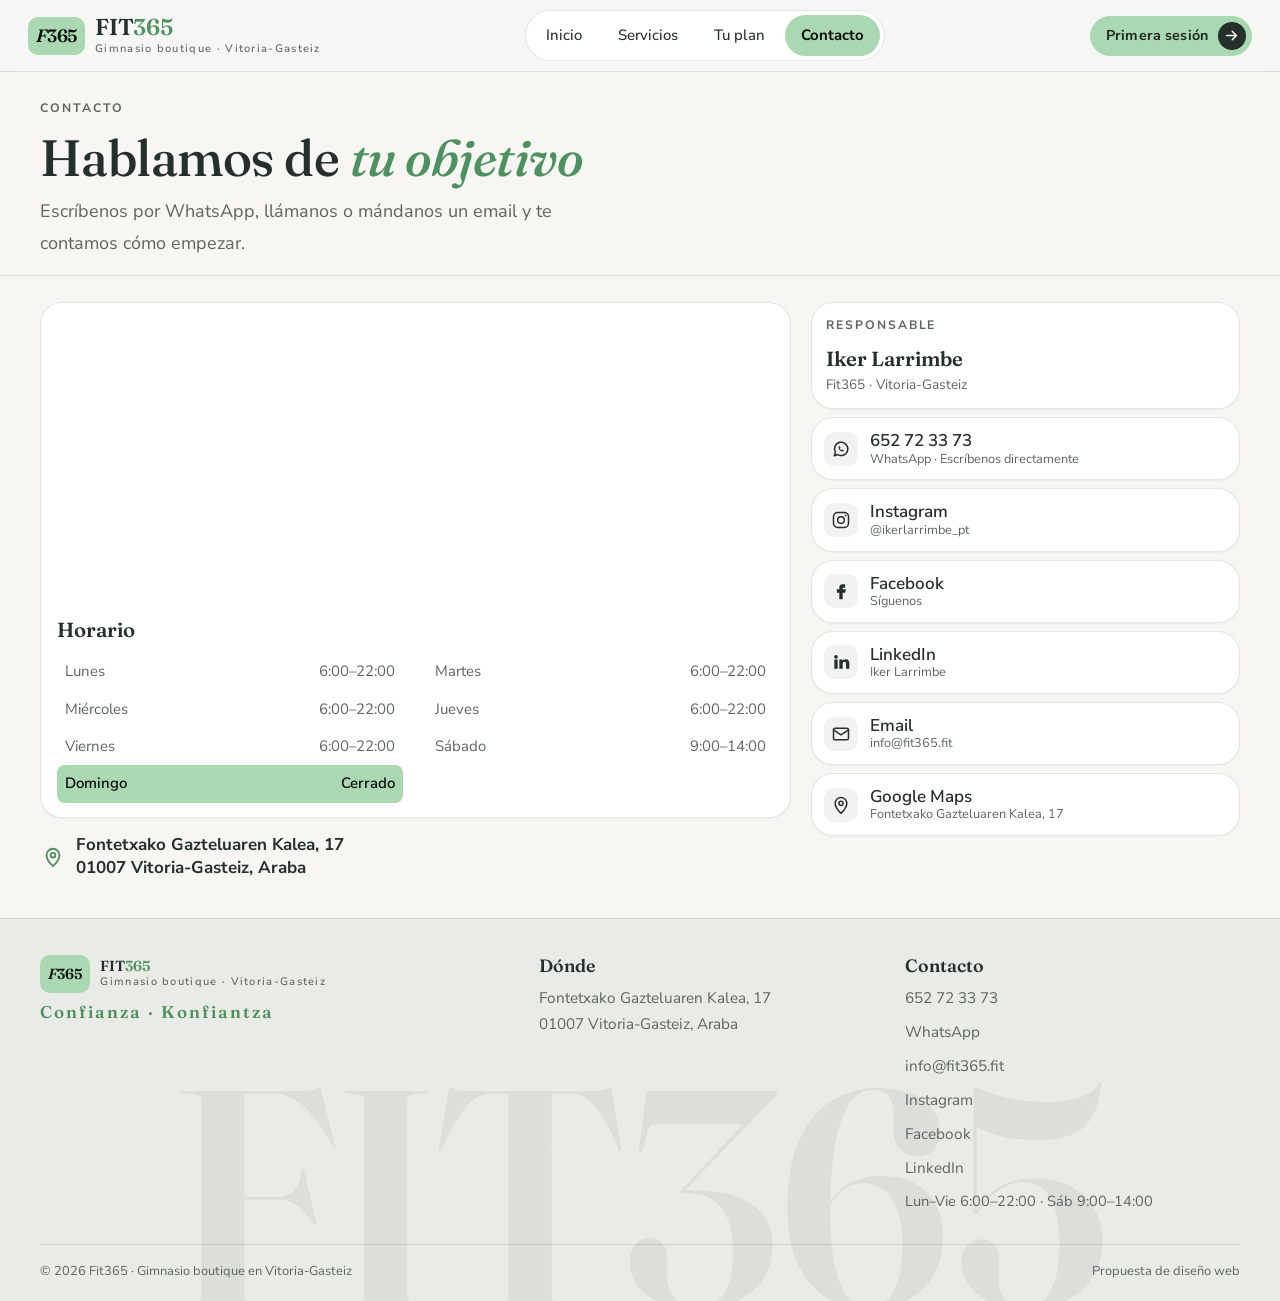
==== commit 19fbf217: "Verde más claro y vídeo en autoplay en la portada Co-Authored-By: Claude Opus 5.5 <noreply@anthropic" ====
--- a/contacto.html
+++ b/contacto.html
@@ -1,7 +1,7 @@
 <!doctype html><html lang="es"><head><meta charset="utf-8"><meta name="viewport" content="width=device-width,initial-scale=1"><title>Contacto · Fit365 Vitoria-Gasteiz</title><meta name="description" content="Contacta con Fit365, entrenamiento personal en Vitoria-Gasteiz. Teléfono 652 72 33 73."><meta name="theme-color" content="#f6f7f4">
 <meta property="og:title" content="Contacto · Fit365 Vitoria-Gasteiz"><meta property="og:description" content="Contacta con Fit365, entrenamiento personal en Vitoria-Gasteiz. Teléfono 652 72 33 73."><meta property="og:image" content="https://lh3.googleusercontent.com/gps-cs-s/ANWiy9Rgl69BEMUhdcktD6Nt4HMXQCIQbZH2qYu8TddxfLuH5sIW0eF5OnSw5d7pa3oJu5rOWn_GWSM52YzrSKF4fzJGzpfOVLchfN2vE9BjcZyq2rjDO-33s6JXR-wmQOBuyNCB5HM=w1200">
 <link rel="icon" href="favicon.svg" type="image/svg+xml"><link rel="preconnect" href="https://fonts.googleapis.com"><link rel="preconnect" href="https://fonts.gstatic.com" crossorigin>
-<link href="https://fonts.googleapis.com/css2?family=Fraunces:ital,opsz,wght@0,9..144,400..600;1,9..144,400..600&family=Nunito+Sans:wght@400;600;700&display=swap" rel="stylesheet"><link rel="stylesheet" href="styles.css?v=1792836250"></head><body>
+<link href="https://fonts.googleapis.com/css2?family=Fraunces:ital,opsz,wght@0,9..144,400..600;1,9..144,400..600&family=Nunito+Sans:wght@400;600;700&display=swap" rel="stylesheet"><link rel="stylesheet" href="styles.css?v=1792836386"></head><body>
 <header class="top"><a class="brand" href="index.html"><span class="logo">F<i>365</i></span><span>FIT<em>365</em><small>Gimnasio boutique · Vitoria-Gasteiz</small></span></a>
 <nav class="menu"><a href="index.html">Inicio</a><a href="servicios.html">Servicios</a><a href="plan.html">Tu plan</a><a href="contacto.html" class=on>Contacto</a></nav>
 <div class="act"><a class="btn mag sm pri hcta" href="plan.html"><span class="bt">Primera sesión</span><span class="ba"><svg viewBox="0 0 24 24" aria-hidden="true"><path d="M5 12h14M13 6l6 6-6 6"/></svg></span></a><button class="burger" aria-label="Menú" aria-expanded="false"><span></span><span></span></button></div></header>
@@ -22,4 +22,4 @@
 <div class="wrap legal"><span>© 2026 Fit365 · Gimnasio boutique en Vitoria-Gasteiz</span><span>Propuesta de diseño web</span></div></footer>
 
 <div class="lb" hidden><button class="lbx" aria-label="Cerrar">✕</button><img alt=""></div>
-<script src="script.js?v=1792836250"></script></body></html>+<script src="script.js?v=1792836386"></script></body></html>
--- a/styles.css
+++ b/styles.css
@@ -189,3 +189,7 @@
 .vcap{position:absolute;left:24px;bottom:20px;color:#fff;text-align:left;display:grid}.vcap b{font:500 1.5rem 'Fraunces',Georgia,serif}.vcap small{opacity:.85;font-size:.9rem}
 .vbox iframe{position:absolute;inset:0;width:100%;height:100%;border:0}
 @media(max-width:600px){.vplay{width:66px;height:66px}.vcap{left:16px;bottom:12px}.vcap b{font-size:1.15rem}}
+:root{--acc:#aad8b2;--accd:#4e9160}
+.hvid{position:relative;aspect-ratio:16/9;background:#e3ece4}.hvid iframe{position:absolute;inset:0;width:100%;height:100%;border:0}
+.frame .badge{left:auto;right:14px;top:14px;bottom:auto}
+.hero:before{background:radial-gradient(circle,rgba(170,216,178,.45),transparent 60%)}
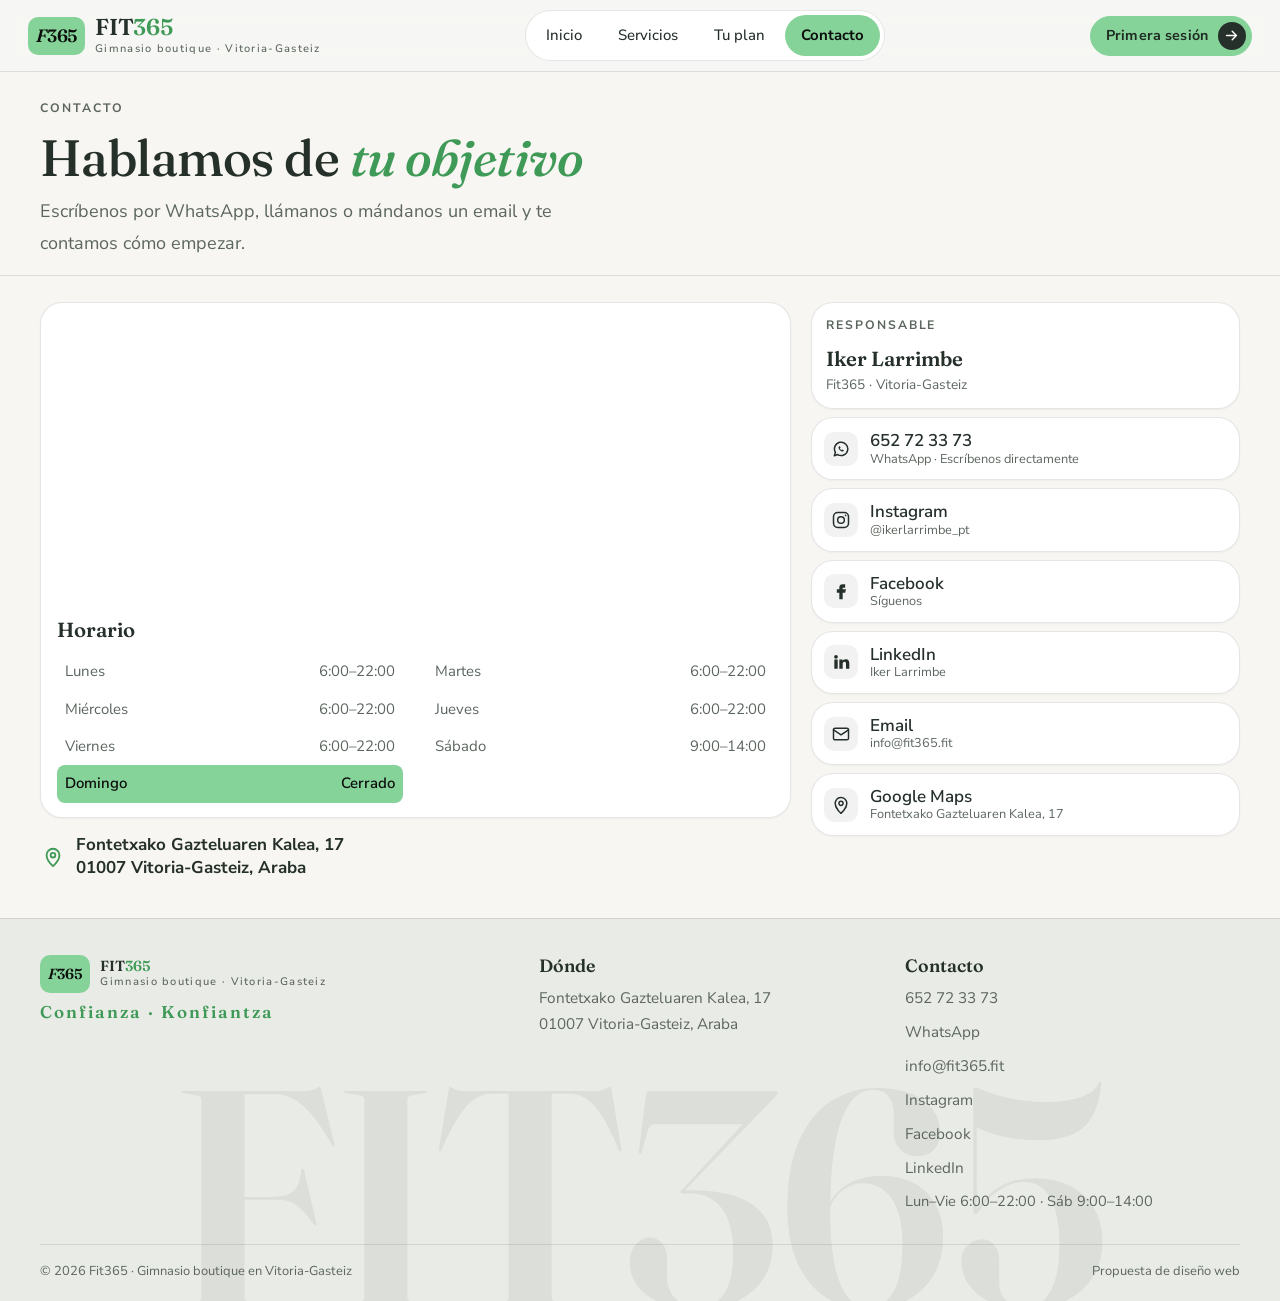
==== commit 1d6846c0: "Vídeo sin interfaz de YouTube y verde más intenso Co-Authored-By: Claude Opus 5.5 <noreply@anthropic" ====
--- a/contacto.html
+++ b/contacto.html
@@ -1,7 +1,7 @@
 <!doctype html><html lang="es"><head><meta charset="utf-8"><meta name="viewport" content="width=device-width,initial-scale=1"><title>Contacto · Fit365 Vitoria-Gasteiz</title><meta name="description" content="Contacta con Fit365, entrenamiento personal en Vitoria-Gasteiz. Teléfono 652 72 33 73."><meta name="theme-color" content="#f6f7f4">
 <meta property="og:title" content="Contacto · Fit365 Vitoria-Gasteiz"><meta property="og:description" content="Contacta con Fit365, entrenamiento personal en Vitoria-Gasteiz. Teléfono 652 72 33 73."><meta property="og:image" content="https://lh3.googleusercontent.com/gps-cs-s/ANWiy9Rgl69BEMUhdcktD6Nt4HMXQCIQbZH2qYu8TddxfLuH5sIW0eF5OnSw5d7pa3oJu5rOWn_GWSM52YzrSKF4fzJGzpfOVLchfN2vE9BjcZyq2rjDO-33s6JXR-wmQOBuyNCB5HM=w1200">
 <link rel="icon" href="favicon.svg" type="image/svg+xml"><link rel="preconnect" href="https://fonts.googleapis.com"><link rel="preconnect" href="https://fonts.gstatic.com" crossorigin>
-<link href="https://fonts.googleapis.com/css2?family=Fraunces:ital,opsz,wght@0,9..144,400..600;1,9..144,400..600&family=Nunito+Sans:wght@400;600;700&display=swap" rel="stylesheet"><link rel="stylesheet" href="styles.css?v=1792836386"></head><body>
+<link href="https://fonts.googleapis.com/css2?family=Fraunces:ital,opsz,wght@0,9..144,400..600;1,9..144,400..600&family=Nunito+Sans:wght@400;600;700&display=swap" rel="stylesheet"><link rel="stylesheet" href="styles.css?v=1792836626"></head><body>
 <header class="top"><a class="brand" href="index.html"><span class="logo">F<i>365</i></span><span>FIT<em>365</em><small>Gimnasio boutique · Vitoria-Gasteiz</small></span></a>
 <nav class="menu"><a href="index.html">Inicio</a><a href="servicios.html">Servicios</a><a href="plan.html">Tu plan</a><a href="contacto.html" class=on>Contacto</a></nav>
 <div class="act"><a class="btn mag sm pri hcta" href="plan.html"><span class="bt">Primera sesión</span><span class="ba"><svg viewBox="0 0 24 24" aria-hidden="true"><path d="M5 12h14M13 6l6 6-6 6"/></svg></span></a><button class="burger" aria-label="Menú" aria-expanded="false"><span></span><span></span></button></div></header>
@@ -22,4 +22,4 @@
 <div class="wrap legal"><span>© 2026 Fit365 · Gimnasio boutique en Vitoria-Gasteiz</span><span>Propuesta de diseño web</span></div></footer>
 
 <div class="lb" hidden><button class="lbx" aria-label="Cerrar">✕</button><img alt=""></div>
-<script src="script.js?v=1792836386"></script></body></html>+<script src="script.js?v=1792836626"></script></body></html>
--- a/styles.css
+++ b/styles.css
@@ -193,3 +193,6 @@
 .hvid{position:relative;aspect-ratio:16/9;background:#e3ece4}.hvid iframe{position:absolute;inset:0;width:100%;height:100%;border:0}
 .frame .badge{left:auto;right:14px;top:14px;bottom:auto}
 .hero:before{background:radial-gradient(circle,rgba(170,216,178,.45),transparent 60%)}
+:root{--acc:#86d39a;--accd:#3f9a57}
+.hero:before{background:radial-gradient(circle,rgba(134,211,154,.4),transparent 60%)}
+.hvid{overflow:hidden;background:#dfeee2}.hvid iframe{top:50%;left:50%;inset:auto;width:132%;height:132%;transform:translate(-50%,-50%);pointer-events:none}
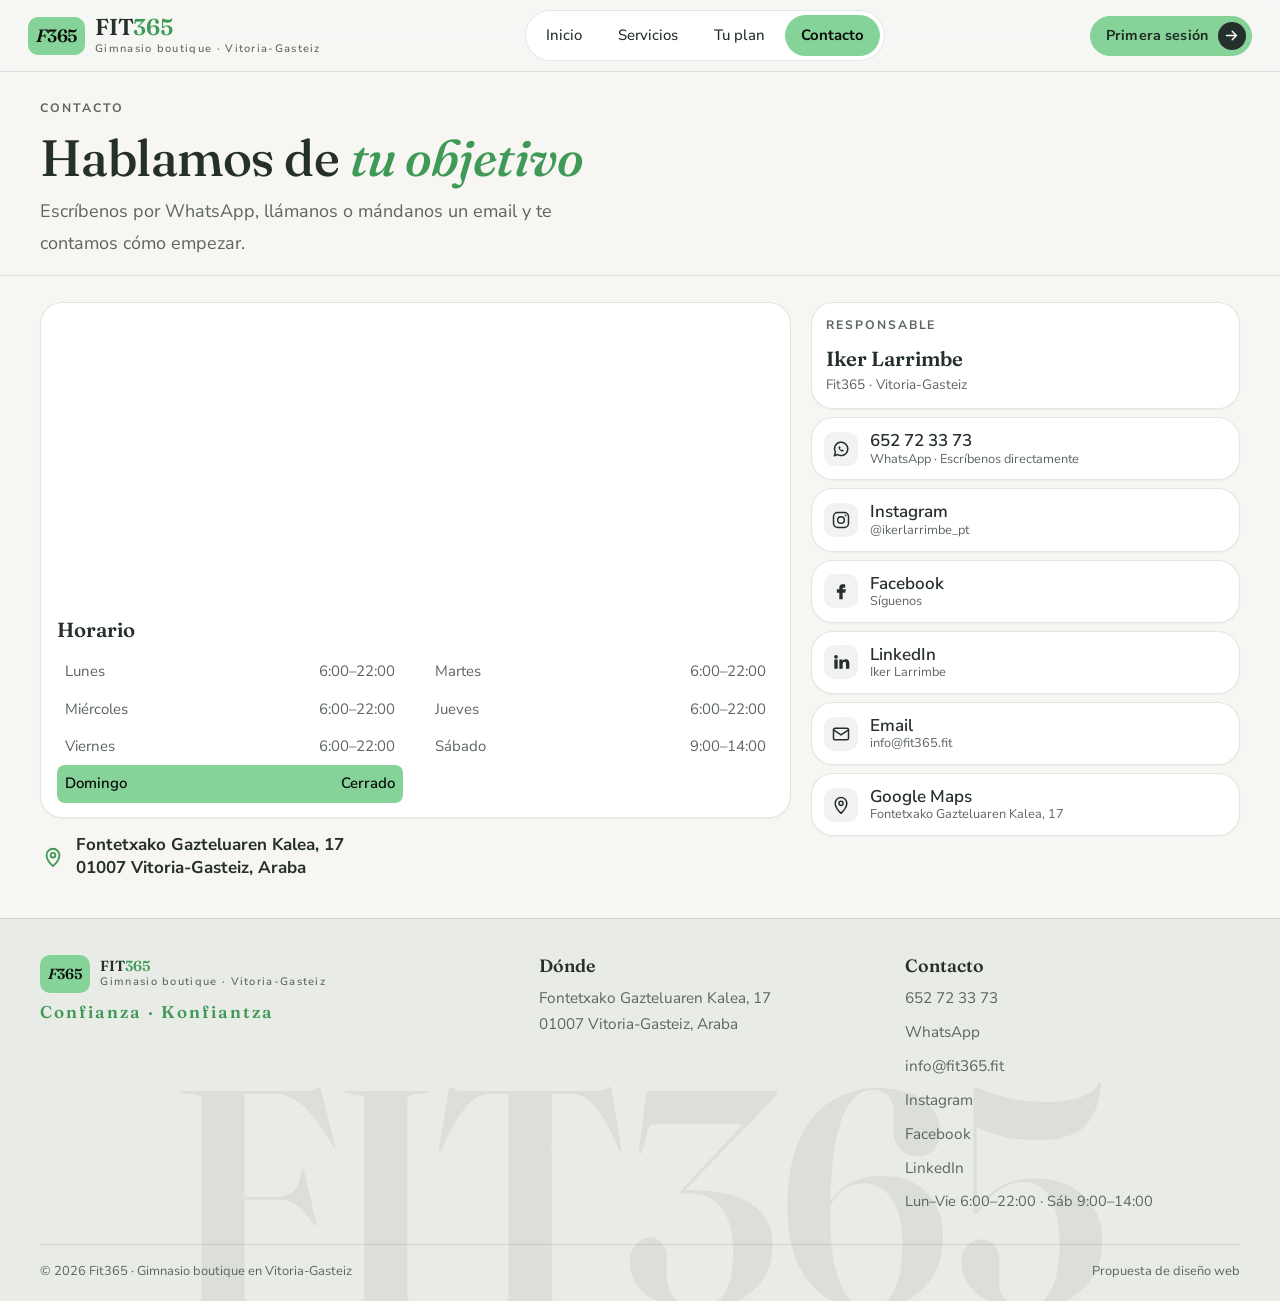
==== commit c7b6f5b1: "Portada: vídeo de fondo fundido con degradado Co-Authored-By: Claude Opus 5.5 <noreply@anthropic.com" ====
--- a/contacto.html
+++ b/contacto.html
@@ -1,7 +1,7 @@
 <!doctype html><html lang="es"><head><meta charset="utf-8"><meta name="viewport" content="width=device-width,initial-scale=1"><title>Contacto · Fit365 Vitoria-Gasteiz</title><meta name="description" content="Contacta con Fit365, entrenamiento personal en Vitoria-Gasteiz. Teléfono 652 72 33 73."><meta name="theme-color" content="#f6f7f4">
 <meta property="og:title" content="Contacto · Fit365 Vitoria-Gasteiz"><meta property="og:description" content="Contacta con Fit365, entrenamiento personal en Vitoria-Gasteiz. Teléfono 652 72 33 73."><meta property="og:image" content="https://lh3.googleusercontent.com/gps-cs-s/ANWiy9Rgl69BEMUhdcktD6Nt4HMXQCIQbZH2qYu8TddxfLuH5sIW0eF5OnSw5d7pa3oJu5rOWn_GWSM52YzrSKF4fzJGzpfOVLchfN2vE9BjcZyq2rjDO-33s6JXR-wmQOBuyNCB5HM=w1200">
 <link rel="icon" href="favicon.svg" type="image/svg+xml"><link rel="preconnect" href="https://fonts.googleapis.com"><link rel="preconnect" href="https://fonts.gstatic.com" crossorigin>
-<link href="https://fonts.googleapis.com/css2?family=Fraunces:ital,opsz,wght@0,9..144,400..600;1,9..144,400..600&family=Nunito+Sans:wght@400;600;700&display=swap" rel="stylesheet"><link rel="stylesheet" href="styles.css?v=1792836626"></head><body>
+<link href="https://fonts.googleapis.com/css2?family=Fraunces:ital,opsz,wght@0,9..144,400..600;1,9..144,400..600&family=Nunito+Sans:wght@400;600;700&display=swap" rel="stylesheet"><link rel="stylesheet" href="styles.css?v=1792849015"></head><body>
 <header class="top"><a class="brand" href="index.html"><span class="logo">F<i>365</i></span><span>FIT<em>365</em><small>Gimnasio boutique · Vitoria-Gasteiz</small></span></a>
 <nav class="menu"><a href="index.html">Inicio</a><a href="servicios.html">Servicios</a><a href="plan.html">Tu plan</a><a href="contacto.html" class=on>Contacto</a></nav>
 <div class="act"><a class="btn mag sm pri hcta" href="plan.html"><span class="bt">Primera sesión</span><span class="ba"><svg viewBox="0 0 24 24" aria-hidden="true"><path d="M5 12h14M13 6l6 6-6 6"/></svg></span></a><button class="burger" aria-label="Menú" aria-expanded="false"><span></span><span></span></button></div></header>
@@ -22,4 +22,4 @@
 <div class="wrap legal"><span>© 2026 Fit365 · Gimnasio boutique en Vitoria-Gasteiz</span><span>Propuesta de diseño web</span></div></footer>
 
 <div class="lb" hidden><button class="lbx" aria-label="Cerrar">✕</button><img alt=""></div>
-<script src="script.js?v=1792836626"></script></body></html>+<script src="script.js?v=1792849015"></script></body></html>
--- a/styles.css
+++ b/styles.css
@@ -196,3 +196,12 @@
 :root{--acc:#86d39a;--accd:#3f9a57}
 .hero:before{background:radial-gradient(circle,rgba(134,211,154,.4),transparent 60%)}
 .hvid{overflow:hidden;background:#dfeee2}.hvid iframe{top:50%;left:50%;inset:auto;width:132%;height:132%;transform:translate(-50%,-50%);pointer-events:none}
+/* vídeo de fondo en portada */
+.hbgv{min-height:min(640px,82vh);display:flex;align-items:center;padding:40px 0 50px}.hbgv:before{display:none}
+.hbgv .hg{grid-template-columns:minmax(0,600px);position:relative;z-index:2;width:min(1200px,100% - 40px)}
+.hbg{position:absolute;inset:0;overflow:hidden;z-index:0;background:#e4efe6}
+.hbg iframe{position:absolute;top:50%;left:62%;transform:translate(-50%,-50%);border:0;pointer-events:none;width:var(--vw,100%);height:var(--vh,100%)}
+.hbg:after{content:"";position:absolute;inset:0;background:linear-gradient(90deg,rgba(247,246,242,1) 0%,rgba(247,246,242,.96) 30%,rgba(247,246,242,.55) 52%,rgba(247,246,242,.08) 75%,rgba(247,246,242,0) 100%),linear-gradient(0deg,rgba(247,246,242,1) 0%,rgba(247,246,242,0) 22%),linear-gradient(180deg,rgba(247,246,242,.7) 0%,rgba(247,246,242,0) 14%)}
+.hbgv .live{background:rgba(255,255,255,.85)}
+@media(max-width:1020px){.hbg iframe{left:50%}.hbg:after{background:linear-gradient(90deg,rgba(247,246,242,.97) 0%,rgba(247,246,242,.8) 55%,rgba(247,246,242,.35) 100%),linear-gradient(0deg,rgba(247,246,242,1) 0%,rgba(247,246,242,0) 25%)}}
+@media(max-width:600px){.hbgv{display:block;min-height:0;padding:0 0 30px}.hbg{bottom:auto;height:64vw}.hbg:after{background:linear-gradient(0deg,rgba(247,246,242,1) 0%,rgba(247,246,242,0) 45%),linear-gradient(180deg,rgba(247,246,242,.5) 0%,rgba(247,246,242,0) 20%)}.hbgv .hg{padding-top:50vw;width:calc(100% - 40px)}}
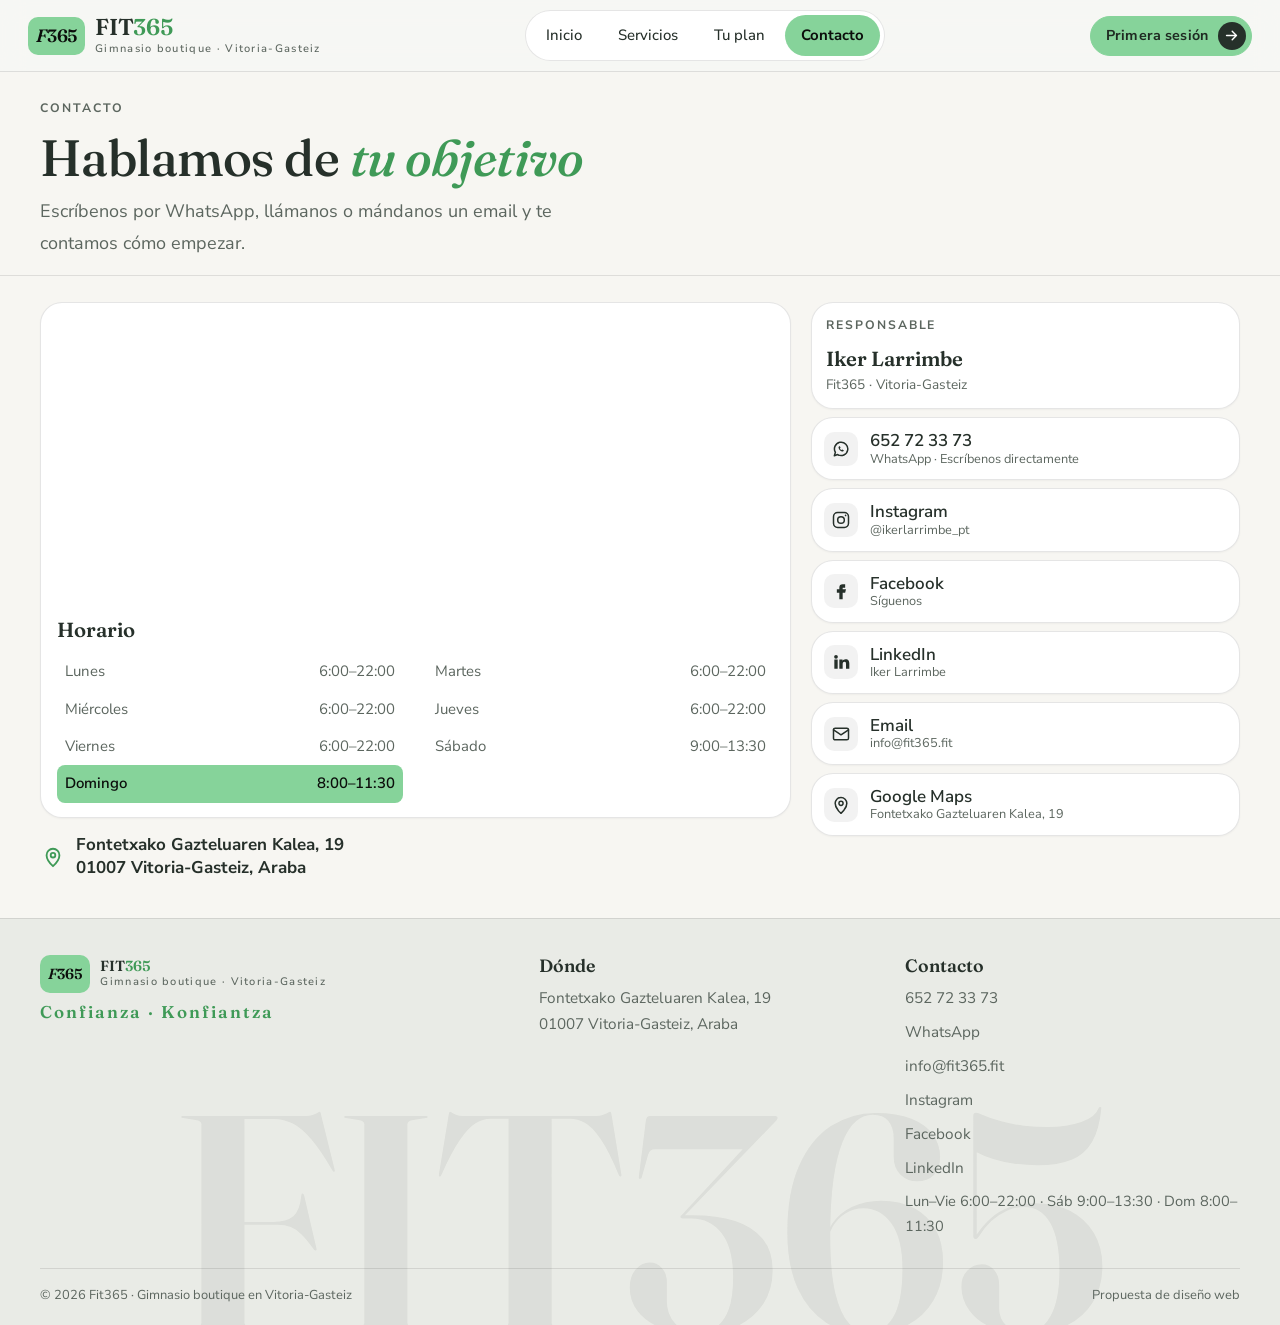
==== commit 4920db4b: "Datos de la ficha de Google: dirección 19, horario de fin de semana y valoración Co-Authored-By: Cla" ====
--- a/contacto.html
+++ b/contacto.html
@@ -1,25 +1,25 @@
 <!doctype html><html lang="es"><head><meta charset="utf-8"><meta name="viewport" content="width=device-width,initial-scale=1"><title>Contacto · Fit365 Vitoria-Gasteiz</title><meta name="description" content="Contacta con Fit365, entrenamiento personal en Vitoria-Gasteiz. Teléfono 652 72 33 73."><meta name="theme-color" content="#f6f7f4">
-<meta property="og:title" content="Contacto · Fit365 Vitoria-Gasteiz"><meta property="og:description" content="Contacta con Fit365, entrenamiento personal en Vitoria-Gasteiz. Teléfono 652 72 33 73."><meta property="og:image" content="https://lh3.googleusercontent.com/gps-cs-s/ANWiy9Rgl69BEMUhdcktD6Nt4HMXQCIQbZH2qYu8TddxfLuH5sIW0eF5OnSw5d7pa3oJu5rOWn_GWSM52YzrSKF4fzJGzpfOVLchfN2vE9BjcZyq2rjDO-33s6JXR-wmQOBuyNCB5HM=w1200">
+<meta property="og:title" content="Contacto · Fit365 Vitoria-Gasteiz"><meta property="og:description" content="Contacta con Fit365, entrenamiento personal en Vitoria-Gasteiz. Teléfono 652 72 33 73."><meta property="og:image" content="https://lh3.googleusercontent.com/gps-cs-s/ANWiy9Q2U6zAyzDCEZqHmc8WQFQ8y7mQwWJT0aYT1OIR032Qg7TMF3v2zaxjo2BTF3S9zoaNhRB7Az7M8hvb9YmtrIvDWG-oca4fxeAI-YsGqB-t4oLVMfjrM0M99s0jplXrd5ArydN-Uw=w1200">
 <link rel="icon" href="favicon.svg" type="image/svg+xml"><link rel="preconnect" href="https://fonts.googleapis.com"><link rel="preconnect" href="https://fonts.gstatic.com" crossorigin>
-<link href="https://fonts.googleapis.com/css2?family=Fraunces:ital,opsz,wght@0,9..144,400..600;1,9..144,400..600&family=Nunito+Sans:wght@400;600;700&display=swap" rel="stylesheet"><link rel="stylesheet" href="styles.css?v=1792849015"></head><body>
+<link href="https://fonts.googleapis.com/css2?family=Fraunces:ital,opsz,wght@0,9..144,400..600;1,9..144,400..600&family=Nunito+Sans:wght@400;600;700&display=swap" rel="stylesheet"><link rel="stylesheet" href="styles.css?v=1792849612"></head><body>
 <header class="top"><a class="brand" href="index.html"><span class="logo">F<i>365</i></span><span>FIT<em>365</em><small>Gimnasio boutique · Vitoria-Gasteiz</small></span></a>
 <nav class="menu"><a href="index.html">Inicio</a><a href="servicios.html">Servicios</a><a href="plan.html">Tu plan</a><a href="contacto.html" class=on>Contacto</a></nav>
 <div class="act"><a class="btn mag sm pri hcta" href="plan.html"><span class="bt">Primera sesión</span><span class="ba"><svg viewBox="0 0 24 24" aria-hidden="true"><path d="M5 12h14M13 6l6 6-6 6"/></svg></span></a><button class="burger" aria-label="Menú" aria-expanded="false"><span></span><span></span></button></div></header>
 <main><section class="phd pc"><div class="wrap"><p class="kick">Contacto</p><h1>Hablamos de <span class="hl">tu objetivo</span></h1><p class="lead">Escríbenos por WhatsApp, llámanos o mándanos un email y te contamos cómo empezar.</p></div></section>
-<section class="sec pc"><div class="wrap cg"><div class="mcol"><div class="mapbox"><iframe title="Mapa de Fit365" loading="lazy" src="https://maps.google.com/maps?q=Fontetxako%20Gazteluaren%20Kalea%2017%2C%2001007%20Vitoria-Gasteiz&z=16&output=embed"></iframe>
-<div class="hours"><b>Horario</b><ul id="hours"><li data-d="1"><span>Lunes</span><span>6:00–22:00</span></li><li data-d="2"><span>Martes</span><span>6:00–22:00</span></li><li data-d="3"><span>Miércoles</span><span>6:00–22:00</span></li><li data-d="4"><span>Jueves</span><span>6:00–22:00</span></li><li data-d="5"><span>Viernes</span><span>6:00–22:00</span></li><li data-d="6"><span>Sábado</span><span>9:00–14:00</span></li><li data-d="0"><span>Domingo</span><span>Cerrado</span></li></ul></div></div>
-<a class="addr" href="https://www.google.com/maps/search/?api=1&query=Fit365%20Fontetxako%20Gazteluaren%20Kalea%2017%20Vitoria-Gasteiz" target="_blank" rel="noopener"><svg viewBox="0 0 24 24"><path d="M12 22s7-6.5 7-12a7 7 0 0 0-14 0c0 5.5 7 12 7 12z"/><circle cx="12" cy="10" r="2.5"/></svg><span><b>Fontetxako Gazteluaren Kalea, 17</b><b>01007 Vitoria-Gasteiz, Araba</b></span></a></div>
+<section class="sec pc"><div class="wrap cg"><div class="mcol"><div class="mapbox"><iframe title="Mapa de Fit365" loading="lazy" src="https://maps.google.com/maps?q=Fontetxako%20Gazteluaren%20Kalea%2019%2C%2001007%20Vitoria-Gasteiz&z=16&output=embed"></iframe>
+<div class="hours"><b>Horario</b><ul id="hours"><li data-d="1"><span>Lunes</span><span>6:00–22:00</span></li><li data-d="2"><span>Martes</span><span>6:00–22:00</span></li><li data-d="3"><span>Miércoles</span><span>6:00–22:00</span></li><li data-d="4"><span>Jueves</span><span>6:00–22:00</span></li><li data-d="5"><span>Viernes</span><span>6:00–22:00</span></li><li data-d="6"><span>Sábado</span><span>9:00–13:30</span></li><li data-d="0"><span>Domingo</span><span>8:00–11:30</span></li></ul></div></div>
+<a class="addr" href="https://www.google.com/maps/search/?api=1&query=Fit365%20Fontetxako%20Gazteluaren%20Kalea%2019%20Vitoria-Gasteiz" target="_blank" rel="noopener"><svg viewBox="0 0 24 24"><path d="M12 22s7-6.5 7-12a7 7 0 0 0-14 0c0 5.5 7 12 7 12z"/><circle cx="12" cy="10" r="2.5"/></svg><span><b>Fontetxako Gazteluaren Kalea, 19</b><b>01007 Vitoria-Gasteiz, Araba</b></span></a></div>
 <aside class="cards"><div class="cc"><span class="cl">Responsable</span><b>Iker Larrimbe</b><small>Fit365 · Vitoria-Gasteiz</small></div>
 <a class="soc wa" href="https://wa.me/34652723373?text=Hola%2C%20me%20gustar%C3%ADa%20empezar%20a%20entrenar%20en%20Fit365" target="_blank" rel="noopener"><svg viewBox="0 0 24 24"><path d="M4 20l1.3-4A8 8 0 1 1 8 18.7z"/><path d="M9 9.5c0 3 2.5 5.5 5.5 5.5l1-1.5-2-1-1 .8a4 4 0 0 1-1.8-1.8l.8-1-1-2z" class="f"/></svg><span><b>652 72 33 73</b><small>WhatsApp · Escríbenos directamente</small></span></a>
 <a class="soc ig" href="https://www.instagram.com/ikerlarrimbe_pt/" target="_blank" rel="noopener"><svg viewBox="0 0 24 24"><rect x="3" y="3" width="18" height="18" rx="5"/><circle cx="12" cy="12" r="4"/><circle cx="17.5" cy="6.5" r="1" class="f"/></svg><span><b>Instagram</b><small>@ikerlarrimbe_pt</small></span></a>
 <a class="soc fb" href="https://www.facebook.com/share/1EdTz6ERNZ/" target="_blank" rel="noopener"><svg viewBox="0 0 24 24"><path class="f" d="M14 8h3V4h-3a4 4 0 0 0-4 4v2H7v4h3v8h4v-8h3l1-4h-4V8.5c0-.3.2-.5.5-.5z"/></svg><span><b>Facebook</b><small>Síguenos</small></span></a>
 <a class="soc li" href="https://es.linkedin.com/in/ikerlarrimbe" target="_blank" rel="noopener"><svg viewBox="0 0 24 24"><path class="f" d="M4 9h4v11H4zM6 3.5A2.2 2.2 0 1 1 6 8a2.2 2.2 0 0 1 0-4.5zM10 9h3.8v1.6c.6-1 1.9-1.9 3.7-1.9 3.6 0 4.5 2.3 4.5 5.4V20h-4v-5.2c0-1.3 0-3-1.8-3s-2.2 1.4-2.2 2.9V20h-4z"/></svg><span><b>LinkedIn</b><small>Iker Larrimbe</small></span></a>
 <a class="soc em" href="mailto:info@fit365.fit"><svg viewBox="0 0 24 24"><rect x="3" y="5" width="18" height="14" rx="2"/><path d="M3 7l9 6 9-6"/></svg><span><b>Email</b><small>info@fit365.fit</small></span></a>
-<a class="soc gm" href="https://www.google.com/maps/search/?api=1&query=Fit365%20Fontetxako%20Gazteluaren%20Kalea%2017%20Vitoria-Gasteiz" target="_blank" rel="noopener"><svg viewBox="0 0 24 24"><path d="M12 22s7-6.5 7-12a7 7 0 0 0-14 0c0 5.5 7 12 7 12z"/><circle cx="12" cy="10" r="2.5"/></svg><span><b>Google Maps</b><small>Fontetxako Gazteluaren Kalea, 17</small></span></a></aside></div></section></main>
+<a class="soc gm" href="https://www.google.com/maps/search/?api=1&query=Fit365%20Fontetxako%20Gazteluaren%20Kalea%2019%20Vitoria-Gasteiz" target="_blank" rel="noopener"><svg viewBox="0 0 24 24"><path d="M12 22s7-6.5 7-12a7 7 0 0 0-14 0c0 5.5 7 12 7 12z"/><circle cx="12" cy="10" r="2.5"/></svg><span><b>Google Maps</b><small>Fontetxako Gazteluaren Kalea, 19</small></span></a></aside></div></section></main>
 <footer><div class="wrap fg"><div><a class="brand" href="index.html"><span class="logo">F<i>365</i></span><span>FIT<em>365</em><small>Gimnasio boutique · Vitoria-Gasteiz</small></span></a><p class="motto">Confianza · Konfiantza</p></div>
-<div><b>Dónde</b><a href="https://www.google.com/maps/search/?api=1&query=Fit365%20Fontetxako%20Gazteluaren%20Kalea%2017%20Vitoria-Gasteiz" target="_blank" rel="noopener">Fontetxako Gazteluaren Kalea, 17<br>01007 Vitoria-Gasteiz, Araba</a></div>
-<div><b>Contacto</b><a href="tel:+34652723373">652 72 33 73</a><a href="https://wa.me/34652723373?text=Hola%2C%20me%20gustar%C3%ADa%20empezar%20a%20entrenar%20en%20Fit365" target="_blank" rel="noopener">WhatsApp</a><a href="mailto:info@fit365.fit">info@fit365.fit</a><a href="https://www.instagram.com/ikerlarrimbe_pt/" target="_blank" rel="noopener">Instagram</a><a href="https://www.facebook.com/share/1EdTz6ERNZ/" target="_blank" rel="noopener">Facebook</a><a href="https://es.linkedin.com/in/ikerlarrimbe" target="_blank" rel="noopener">LinkedIn</a><span>Lun–Vie 6:00–22:00 · Sáb 9:00–14:00</span></div></div>
+<div><b>Dónde</b><a href="https://www.google.com/maps/search/?api=1&query=Fit365%20Fontetxako%20Gazteluaren%20Kalea%2019%20Vitoria-Gasteiz" target="_blank" rel="noopener">Fontetxako Gazteluaren Kalea, 19<br>01007 Vitoria-Gasteiz, Araba</a></div>
+<div><b>Contacto</b><a href="tel:+34652723373">652 72 33 73</a><a href="https://wa.me/34652723373?text=Hola%2C%20me%20gustar%C3%ADa%20empezar%20a%20entrenar%20en%20Fit365" target="_blank" rel="noopener">WhatsApp</a><a href="mailto:info@fit365.fit">info@fit365.fit</a><a href="https://www.instagram.com/ikerlarrimbe_pt/" target="_blank" rel="noopener">Instagram</a><a href="https://www.facebook.com/share/1EdTz6ERNZ/" target="_blank" rel="noopener">Facebook</a><a href="https://es.linkedin.com/in/ikerlarrimbe" target="_blank" rel="noopener">LinkedIn</a><span>Lun–Vie 6:00–22:00 · Sáb 9:00–13:30 · Dom 8:00–11:30</span></div></div>
 <div class="wrap legal"><span>© 2026 Fit365 · Gimnasio boutique en Vitoria-Gasteiz</span><span>Propuesta de diseño web</span></div></footer>
 
 <div class="lb" hidden><button class="lbx" aria-label="Cerrar">✕</button><img alt=""></div>
-<script src="script.js?v=1792849015"></script></body></html>+<script src="script.js?v=1792849612"></script></body></html>
--- a/styles.css
+++ b/styles.css
@@ -205,3 +205,5 @@
 .hbgv .live{background:rgba(255,255,255,.85)}
 @media(max-width:1020px){.hbg iframe{left:50%}.hbg:after{background:linear-gradient(90deg,rgba(247,246,242,.97) 0%,rgba(247,246,242,.8) 55%,rgba(247,246,242,.35) 100%),linear-gradient(0deg,rgba(247,246,242,1) 0%,rgba(247,246,242,0) 25%)}}
 @media(max-width:600px){.hbgv{display:block;min-height:0;padding:0 0 30px}.hbg{bottom:auto;height:64vw}.hbg:after{background:linear-gradient(0deg,rgba(247,246,242,1) 0%,rgba(247,246,242,0) 45%),linear-gradient(180deg,rgba(247,246,242,.5) 0%,rgba(247,246,242,0) 20%)}.hbgv .hg{padding-top:50vw;width:calc(100% - 40px)}}
+.hbgimg{display:none;position:absolute;inset:0;width:100%;height:100%;object-fit:cover}
+@media(max-width:600px){.hbgimg{display:block}.hbg iframe{display:none}}
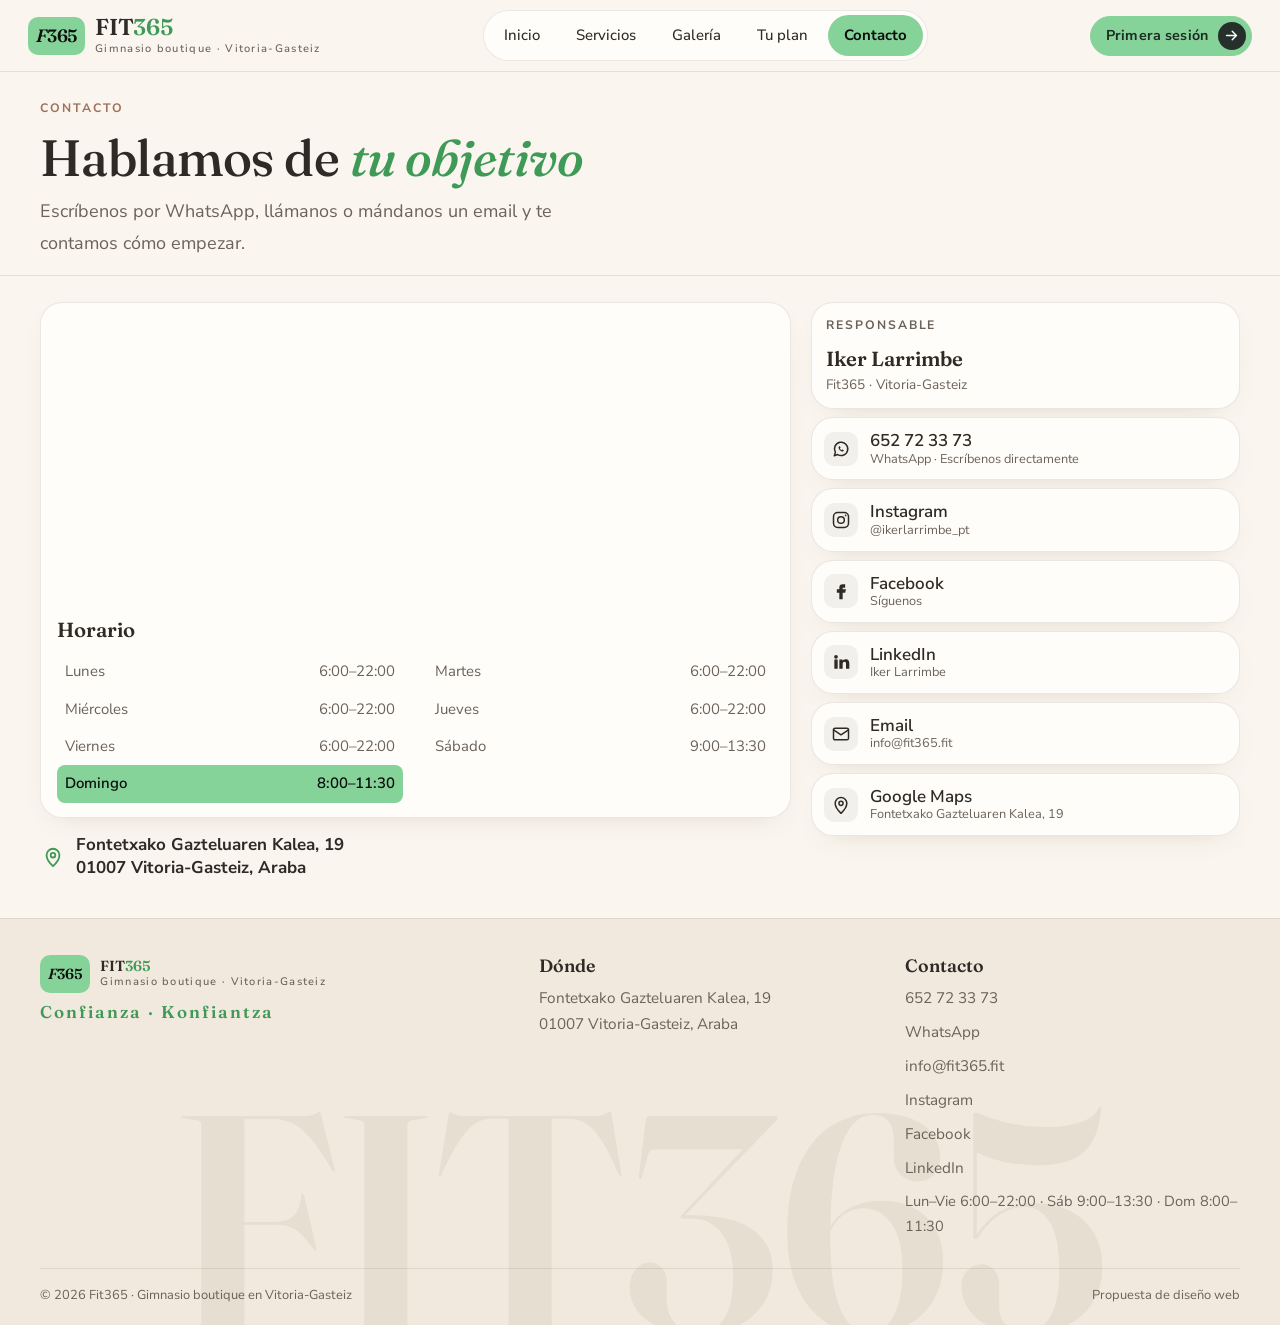
==== commit 11ad3434: "Galería de fotos, fotos con mujeres y tonos cálidos más acogedores Co-Authored-By: Claude Opus 5.5 <" ====
--- a/contacto.html
+++ b/contacto.html
@@ -1,9 +1,9 @@
 <!doctype html><html lang="es"><head><meta charset="utf-8"><meta name="viewport" content="width=device-width,initial-scale=1"><title>Contacto · Fit365 Vitoria-Gasteiz</title><meta name="description" content="Contacta con Fit365, entrenamiento personal en Vitoria-Gasteiz. Teléfono 652 72 33 73."><meta name="theme-color" content="#f6f7f4">
 <meta property="og:title" content="Contacto · Fit365 Vitoria-Gasteiz"><meta property="og:description" content="Contacta con Fit365, entrenamiento personal en Vitoria-Gasteiz. Teléfono 652 72 33 73."><meta property="og:image" content="https://lh3.googleusercontent.com/gps-cs-s/ANWiy9Q2U6zAyzDCEZqHmc8WQFQ8y7mQwWJT0aYT1OIR032Qg7TMF3v2zaxjo2BTF3S9zoaNhRB7Az7M8hvb9YmtrIvDWG-oca4fxeAI-YsGqB-t4oLVMfjrM0M99s0jplXrd5ArydN-Uw=w1200">
 <link rel="icon" href="favicon.svg" type="image/svg+xml"><link rel="preconnect" href="https://fonts.googleapis.com"><link rel="preconnect" href="https://fonts.gstatic.com" crossorigin>
-<link href="https://fonts.googleapis.com/css2?family=Fraunces:ital,opsz,wght@0,9..144,400..600;1,9..144,400..600&family=Nunito+Sans:wght@400;600;700&display=swap" rel="stylesheet"><link rel="stylesheet" href="styles.css?v=1792849612"></head><body>
+<link href="https://fonts.googleapis.com/css2?family=Fraunces:ital,opsz,wght@0,9..144,400..600;1,9..144,400..600&family=Nunito+Sans:wght@400;600;700&display=swap" rel="stylesheet"><link rel="stylesheet" href="styles.css?v=1792850079"></head><body>
 <header class="top"><a class="brand" href="index.html"><span class="logo">F<i>365</i></span><span>FIT<em>365</em><small>Gimnasio boutique · Vitoria-Gasteiz</small></span></a>
-<nav class="menu"><a href="index.html">Inicio</a><a href="servicios.html">Servicios</a><a href="plan.html">Tu plan</a><a href="contacto.html" class=on>Contacto</a></nav>
+<nav class="menu"><a href="index.html">Inicio</a><a href="servicios.html">Servicios</a><a href="galeria.html">Galería</a><a href="plan.html">Tu plan</a><a href="contacto.html" class=on>Contacto</a></nav>
 <div class="act"><a class="btn mag sm pri hcta" href="plan.html"><span class="bt">Primera sesión</span><span class="ba"><svg viewBox="0 0 24 24" aria-hidden="true"><path d="M5 12h14M13 6l6 6-6 6"/></svg></span></a><button class="burger" aria-label="Menú" aria-expanded="false"><span></span><span></span></button></div></header>
 <main><section class="phd pc"><div class="wrap"><p class="kick">Contacto</p><h1>Hablamos de <span class="hl">tu objetivo</span></h1><p class="lead">Escríbenos por WhatsApp, llámanos o mándanos un email y te contamos cómo empezar.</p></div></section>
 <section class="sec pc"><div class="wrap cg"><div class="mcol"><div class="mapbox"><iframe title="Mapa de Fit365" loading="lazy" src="https://maps.google.com/maps?q=Fontetxako%20Gazteluaren%20Kalea%2019%2C%2001007%20Vitoria-Gasteiz&z=16&output=embed"></iframe>
@@ -22,4 +22,4 @@
 <div class="wrap legal"><span>© 2026 Fit365 · Gimnasio boutique en Vitoria-Gasteiz</span><span>Propuesta de diseño web</span></div></footer>
 
 <div class="lb" hidden><button class="lbx" aria-label="Cerrar">✕</button><img alt=""></div>
-<script src="script.js?v=1792849612"></script></body></html>+<script src="script.js?v=1792850079"></script></body></html>
--- a/styles.css
+++ b/styles.css
@@ -207,3 +207,27 @@
 @media(max-width:600px){.hbgv{display:block;min-height:0;padding:0 0 30px}.hbg{bottom:auto;height:64vw}.hbg:after{background:linear-gradient(0deg,rgba(247,246,242,1) 0%,rgba(247,246,242,0) 45%),linear-gradient(180deg,rgba(247,246,242,.5) 0%,rgba(247,246,242,0) 20%)}.hbgv .hg{padding-top:50vw;width:calc(100% - 40px)}}
 .hbgimg{display:none;position:absolute;inset:0;width:100%;height:100%;object-fit:cover}
 @media(max-width:600px){.hbgimg{display:block}.hbg iframe{display:none}}
+/* ---- acogedor: tonos cálidos ---- */
+:root{--bg:#faf6ef;--bg2:#f3ece2;--card:#fffdf9;--ink:#2f2a26;--mut:#6b625a;--line:rgba(90,70,50,.12);--rose:#f3ddd0}
+body{background:var(--bg)}.top{background:rgba(250,246,239,.9)}.menu{background:#fffdf9}
+.sec.soft{background:#fffaf3}.sec.dark{background:var(--bg2)}footer{background:#f1e9de}footer:after{color:rgba(90,70,50,.07)}
+.hbg:after{background:linear-gradient(90deg,rgba(250,246,239,1) 0%,rgba(250,246,239,.96) 30%,rgba(250,246,239,.55) 52%,rgba(250,246,239,.08) 75%,rgba(250,246,239,0) 100%),linear-gradient(0deg,rgba(250,246,239,1) 0%,rgba(250,246,239,0) 22%),linear-gradient(180deg,rgba(250,246,239,.7) 0%,rgba(250,246,239,0) 14%)}
+@media(max-width:1020px){.hbg:after{background:linear-gradient(90deg,rgba(250,246,239,.97) 0%,rgba(250,246,239,.8) 55%,rgba(250,246,239,.35) 100%),linear-gradient(0deg,rgba(250,246,239,1) 0%,rgba(250,246,239,0) 25%)}}
+@media(max-width:600px){.hbg:after{background:linear-gradient(0deg,rgba(250,246,239,1) 0%,rgba(250,246,239,0) 45%),linear-gradient(180deg,rgba(250,246,239,.5) 0%,rgba(250,246,239,0) 20%)}}
+.scard,blockquote,.gcard,.pcat,.drow,.cc,.soc,.mapbox,.calc{box-shadow:0 10px 30px -18px rgba(90,60,30,.25)}
+blockquote{background:#fffdf9}blockquote:before{color:#e0a487}
+.fl input,.fl textarea{background:#fbf7f1}
+.kick{color:#a0705a}
+.g{background:#efe6da}.g span{background:rgba(255,253,249,.92);color:var(--ink);font-family:'Nunito Sans',sans-serif;font-weight:700;font-size:.8rem;border-radius:99px;padding:5px 12px}
+/* galería inicio 4 fotos */
+.gal4{grid-template-columns:1.3fr 1fr 1fr;grid-template-rows:auto auto}.gal4 .g1{grid-row:span 2;aspect-ratio:auto}.gal4 .g:not(.g1){aspect-ratio:4/3}
+@media(max-width:1020px){.gal4{grid-template-columns:1fr 1fr}.gal4 .g1{grid-column:1/-1;grid-row:auto;aspect-ratio:4/3}}
+/* página galería */
+.gf{margin-top:16px}.masonry{columns:3 280px;column-gap:12px}.g.m{display:block;width:100%;aspect-ratio:auto;margin:0 0 12px;break-inside:avoid;border-radius:20px}.g.m img{height:auto;min-height:160px}
+.g.m:nth-child(3n+1) img{aspect-ratio:4/5;object-fit:cover}.g.m:nth-child(3n+2) img{aspect-ratio:1;object-fit:cover}.g.m:nth-child(3n) img{aspect-ratio:4/3;object-fit:cover}
+/* lightbox */
+.lb{background:rgba(30,26,22,.92)}.lbc{position:absolute;bottom:18px;left:0;right:0;text-align:center;color:#f5efe6;font:500 1.05rem 'Fraunces',Georgia,serif}
+.lbn{position:absolute;top:50%;transform:translateY(-50%);width:52px;height:52px;border-radius:50%;border:0;background:rgba(255,255,255,.9);color:#2f2a26;font-size:2rem;line-height:1;cursor:pointer}.lbn.pv{left:16px}.lbn.nx{right:16px}.lbn:hover{background:#fff}
+.lb img{max-width:min(1100px,92vw);max-height:80vh;cursor:pointer}
+@media(max-width:600px){.lbn{width:42px;height:42px;top:auto;bottom:56px;transform:none}}
+@media(max-width:600px){.g span{font-size:.72rem;padding:4px 10px;left:8px;bottom:8px;right:8px;width:max-content;max-width:calc(100% - 16px)}}
